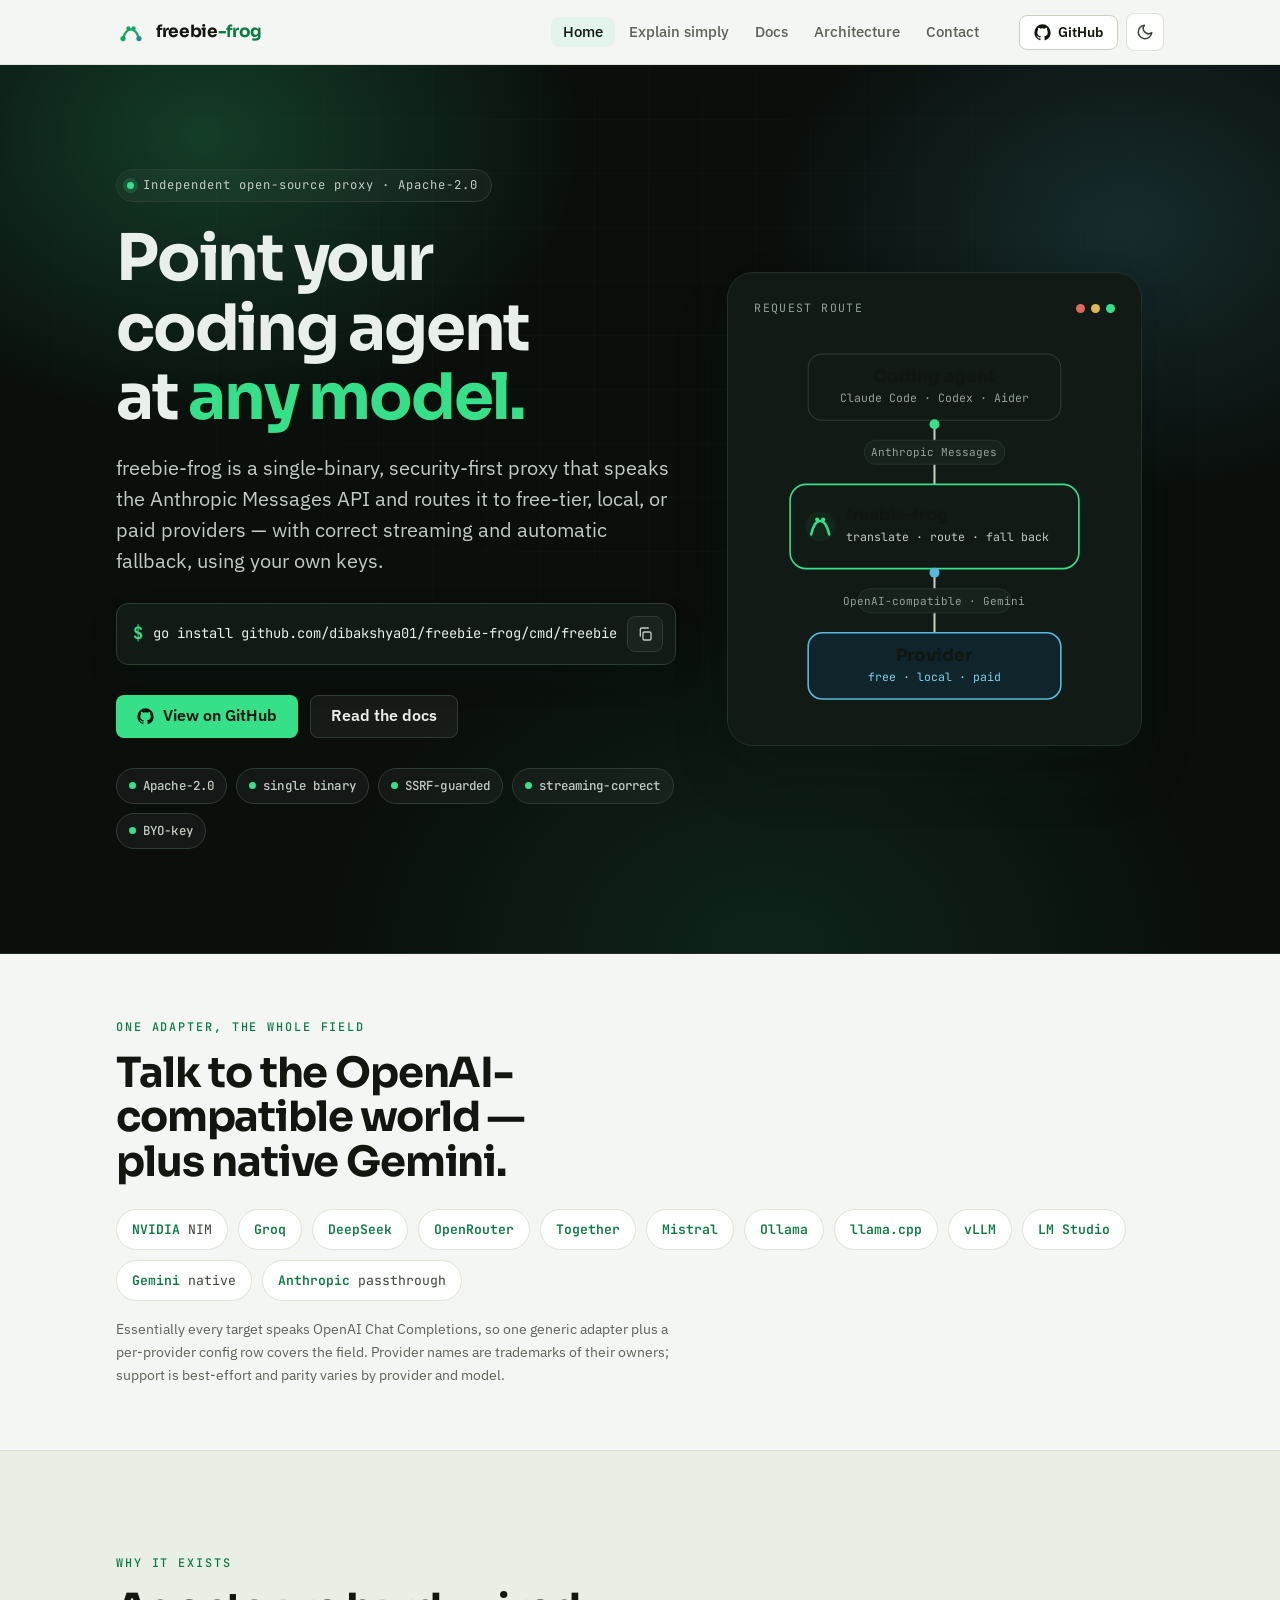
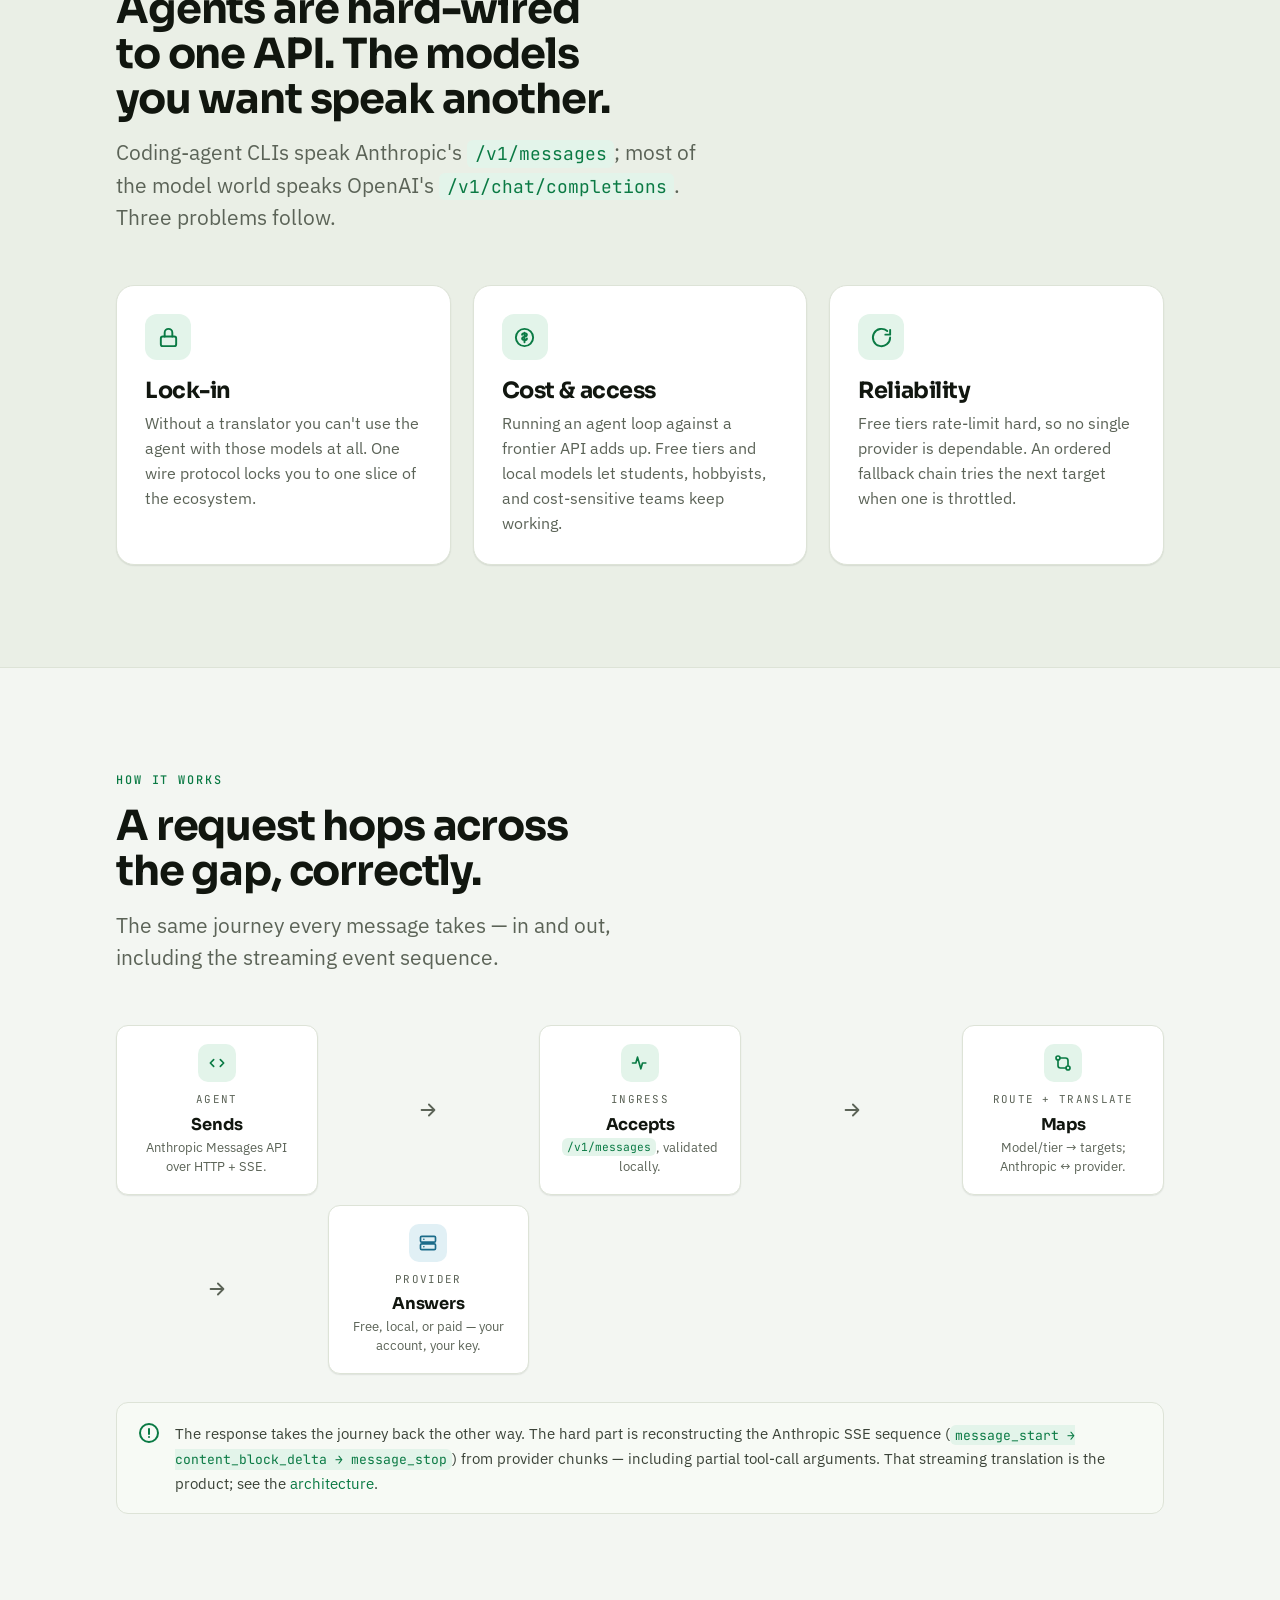
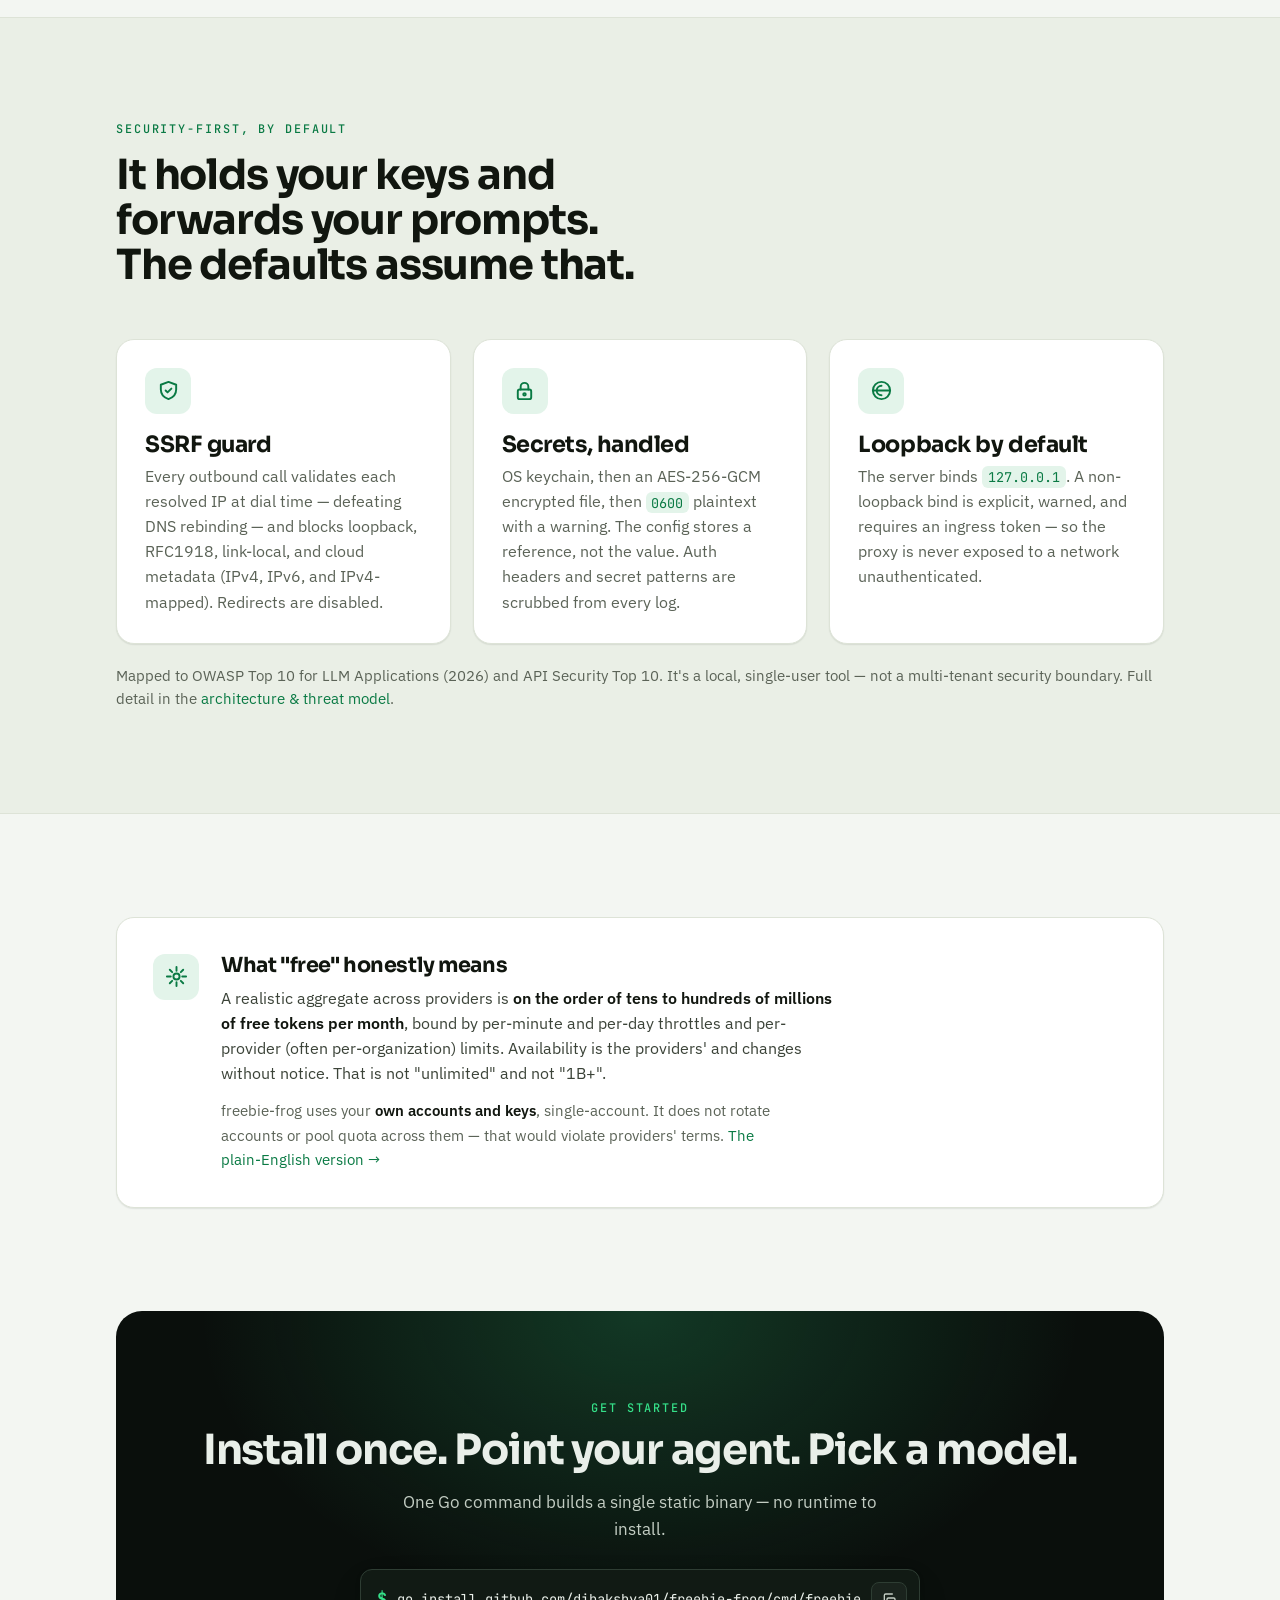
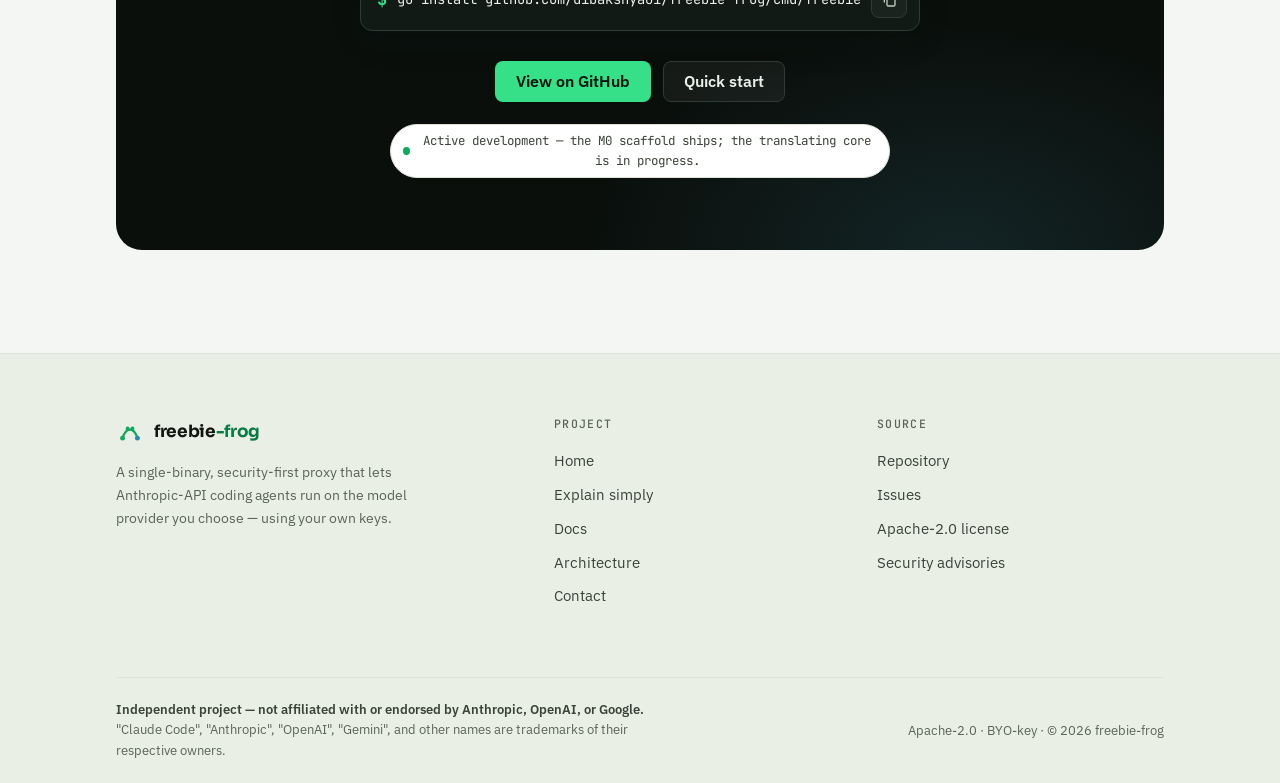
==== docs/index.html @ 9130ee07 "Add website (GitHub Pages): home, ELI5, docs, architecture, contact Multi-page static site in docs/ " ====
<!doctype html>
<html lang="en">
<head>
<meta charset="utf-8">
<meta name="viewport" content="width=device-width, initial-scale=1, viewport-fit=cover">
<title>freebie-frog</title>
<meta name="description" content="A single-binary, Apache-2.0, security-first proxy that lets Anthropic-API coding agents run on free-tier, local, or paid model providers — with correct streaming and automatic fallback, using your own keys.">
<meta name="color-scheme" content="light dark">
<link rel="icon" href="assets/favicon.svg" type="image/svg+xml">
<meta property="og:title" content="freebie-frog — point your coding agent at any model">
<meta property="og:description" content="A single-binary, security-first proxy that speaks the Anthropic Messages API and routes it to free-tier, local, or paid providers. BYO-key, correct streaming, automatic fallback.">
<meta property="og:type" content="website">
<meta name="twitter:card" content="summary">
<link rel="preconnect" href="https://fonts.googleapis.com">
<link rel="preconnect" href="https://fonts.gstatic.com" crossorigin>
<link rel="stylesheet" href="https://fonts.googleapis.com/css2?family=IBM+Plex+Sans:ital,wght@0,400;0,500;0,600;1,400&family=JetBrains+Mono:wght@400;500;700&family=Sora:wght@600;700;800&display=swap">
<link rel="stylesheet" href="assets/styles.css">
<script>(function(){try{var t=localStorage.getItem("ff-theme");if(t==="dark"||t==="light")document.documentElement.setAttribute("data-theme",t);}catch(e){}})();</script>
</head>
<body>
<a class="skip" href="#main">Skip to content</a>

<!-- NAV -->
<header class="nav">
  <div class="wrap nav__inner">
    <a class="brand" href="index.html" aria-label="freebie-frog home">
      <svg class="mark" viewBox="0 0 64 64" aria-hidden="true">
        <path d="M15 46 C 23 20, 41 20, 49 46" fill="none" class="m-arc" stroke-width="5" stroke-linecap="round"/>
        <circle cx="26.5" cy="24" r="4.4" class="m-eye"/><circle cx="37.5" cy="24" r="4.4" class="m-eye"/>
        <circle cx="15" cy="46" r="5.6" class="m-src"/><circle cx="49" cy="46" r="5.6" class="m-dst"/>
      </svg>
      <span><b>freebie</b><span class="frog">-frog</span></span>
    </a>
    <nav id="nav-links" class="nav__links" aria-label="Primary">
      <a href="index.html" aria-current="page">Home</a>
      <a href="eli5.html">Explain simply</a>
      <a href="docs.html">Docs</a>
      <a href="architecture.html">Architecture</a>
      <a href="contact.html">Contact</a>
    </nav>
    <div class="nav__actions">
      <a class="btn btn-ghost btn-sm btn-ghost-ic" href="https://github.com/dibakshya01/freebie-frog" target="_blank" rel="noopener">
        <svg viewBox="0 0 24 24" fill="currentColor" aria-hidden="true"><path d="M12 .5A11.5 11.5 0 0 0 .5 12a11.5 11.5 0 0 0 7.86 10.92c.58.1.79-.25.79-.56v-2c-3.2.7-3.88-1.37-3.88-1.37-.53-1.34-1.29-1.7-1.29-1.7-1.05-.72.08-.7.08-.7 1.16.08 1.78 1.2 1.78 1.2 1.03 1.77 2.7 1.26 3.36.96.1-.75.4-1.26.73-1.55-2.55-.29-5.24-1.28-5.24-5.69 0-1.26.45-2.29 1.19-3.1-.12-.29-.52-1.46.11-3.05 0 0 .97-.31 3.18 1.18a11 11 0 0 1 5.8 0c2.2-1.49 3.17-1.18 3.17-1.18.63 1.59.23 2.76.11 3.05.74.81 1.19 1.84 1.19 3.1 0 4.42-2.69 5.39-5.25 5.68.41.36.78 1.06.78 2.14v3.17c0 .31.21.67.8.56A11.5 11.5 0 0 0 23.5 12 11.5 11.5 0 0 0 12 .5Z"/></svg>
        GitHub
      </a>
      <button class="theme-toggle" type="button" aria-label="Switch theme">
        <svg class="i-moon" viewBox="0 0 24 24" fill="none" stroke="currentColor" stroke-width="2" stroke-linecap="round" stroke-linejoin="round" aria-hidden="true"><path d="M21 12.8A9 9 0 1 1 11.2 3a7 7 0 0 0 9.8 9.8Z"/></svg>
        <svg class="i-sun" viewBox="0 0 24 24" fill="none" stroke="currentColor" stroke-width="2" stroke-linecap="round" stroke-linejoin="round" aria-hidden="true"><circle cx="12" cy="12" r="4.2"/><path d="M12 2v2.5M12 19.5V22M4.2 4.2l1.8 1.8M18 18l1.8 1.8M2 12h2.5M19.5 12H22M4.2 19.8 6 18M18 6l1.8-1.8"/></svg>
      </button>
      <button class="nav__burger" type="button" aria-label="Menu" aria-expanded="false" aria-controls="nav-links">
        <svg viewBox="0 0 24 24" fill="none" stroke="currentColor" stroke-width="2" stroke-linecap="round" aria-hidden="true"><path d="M3 6h18M3 12h18M3 18h18"/></svg>
      </button>
    </div>
  </div>
</header>

<main id="main">

<!-- HERO -->
<section class="hero">
  <div class="hero__glow" aria-hidden="true"></div>
  <div class="hero__grid" aria-hidden="true"></div>
  <div class="wrap hero__inner">
    <div>
      <span class="hero__kicker"><span class="dot"></span>Independent open-source proxy · Apache-2.0</span>
      <h1>Point your coding agent at <span class="hl">any model.</span></h1>
      <p class="hero__lede">freebie-frog is a single-binary, security-first proxy that speaks the Anthropic Messages API and routes it to free-tier, local, or paid providers — with correct streaming and automatic fallback, using your own keys.</p>

      <div class="cmd">
        <span class="cmd__prompt" aria-hidden="true">$</span>
        <code id="install-cmd">go install github.com/dibakshya01/freebie-frog/cmd/freebie@latest</code>
        <button class="copy" type="button" data-copy="#install-cmd" aria-label="Copy to clipboard">
          <svg class="i-copy" viewBox="0 0 24 24" fill="none" stroke="currentColor" stroke-width="2" stroke-linecap="round" stroke-linejoin="round" aria-hidden="true"><rect x="9" y="9" width="12" height="12" rx="2"/><path d="M5 15V5a2 2 0 0 1 2-2h10"/></svg>
          <svg class="i-check" viewBox="0 0 24 24" fill="none" stroke="currentColor" stroke-width="2.4" stroke-linecap="round" stroke-linejoin="round" aria-hidden="true"><path d="M20 6 9 17l-5-5"/></svg>
        </button>
      </div>

      <div class="hero__cta">
        <a class="btn btn-ink" href="https://github.com/dibakshya01/freebie-frog" target="_blank" rel="noopener">
          <svg viewBox="0 0 24 24" fill="currentColor" aria-hidden="true"><path d="M12 .5A11.5 11.5 0 0 0 .5 12a11.5 11.5 0 0 0 7.86 10.92c.58.1.79-.25.79-.56v-2c-3.2.7-3.88-1.37-3.88-1.37-.53-1.34-1.29-1.7-1.29-1.7-1.05-.72.08-.7.08-.7 1.16.08 1.78 1.2 1.78 1.2 1.03 1.77 2.7 1.26 3.36.96.1-.75.4-1.26.73-1.55-2.55-.29-5.24-1.28-5.24-5.69 0-1.26.45-2.29 1.19-3.1-.12-.29-.52-1.46.11-3.05 0 0 .97-.31 3.18 1.18a11 11 0 0 1 5.8 0c2.2-1.49 3.17-1.18 3.17-1.18.63 1.59.23 2.76.11 3.05.74.81 1.19 1.84 1.19 3.1 0 4.42-2.69 5.39-5.25 5.68.41.36.78 1.06.78 2.14v3.17c0 .31.21.67.8.56A11.5 11.5 0 0 0 23.5 12 11.5 11.5 0 0 0 12 .5Z"/></svg>
          View on GitHub
        </a>
        <a class="btn btn-ink-ghost" href="docs.html">Read the docs</a>
      </div>

      <div class="hero__chips chips">
        <span class="chip chip--ink"><span class="dot"></span>Apache-2.0</span>
        <span class="chip chip--ink"><span class="dot"></span>single binary</span>
        <span class="chip chip--ink"><span class="dot"></span>SSRF-guarded</span>
        <span class="chip chip--ink"><span class="dot"></span>streaming-correct</span>
        <span class="chip chip--ink"><span class="dot"></span>BYO-key</span>
      </div>
    </div>

    <!-- HERO VISUAL: the hop -->
    <div class="hero__vis">
      <div class="pipe">
        <div class="pipe__label">
          <span>request route</span>
          <span class="pipe__dots" aria-hidden="true"><i></i><i></i><i></i></span>
        </div>
        <div class="hop">
          <svg viewBox="0 0 360 384" role="img" aria-label="A request travels from the coding agent, through freebie-frog which translates and routes it, to the chosen provider.">
            <!-- connector lines -->
            <line x1="180" y1="86" x2="180" y2="150" class="d-line" stroke-width="2"/>
            <line x1="180" y1="234" x2="180" y2="298" class="d-line" stroke-width="2"/>
            <!-- boxes -->
            <g>
              <rect x="54" y="20" width="252" height="66" rx="14" class="d-box-ink"/>
              <text x="180" y="48" text-anchor="middle" class="d-title" font-size="17" fill="#e9efe9">Coding agent</text>
              <text x="180" y="68" text-anchor="middle" font-size="11.5" fill="#94a19a" font-family="'JetBrains Mono', monospace">Claude Code · Codex · Aider</text>
            </g>
            <g>
              <rect x="36" y="150" width="288" height="84" rx="16" fill="#111a14" stroke="#35e089" stroke-width="1.6"/>
              <circle cx="66" cy="192" r="15" fill="#11271b"/>
              <path d="M57 200 C 61 182, 71 182, 75 200" fill="none" stroke="#35e089" stroke-width="2.4" stroke-linecap="round"/>
              <circle cx="63" cy="185" r="2.1" fill="#35e089"/><circle cx="69" cy="185" r="2.1" fill="#35e089"/>
              <text x="92" y="186" class="d-title" font-size="16" fill="#e9efe9">freebie-frog</text>
              <text x="92" y="206" font-size="11.5" fill="#c3cdc3" font-family="'JetBrains Mono', monospace">translate · route · fall back</text>
            </g>
            <g>
              <rect x="54" y="298" width="252" height="66" rx="14" fill="#10242c" stroke="#57bada" stroke-width="1.6"/>
              <text x="180" y="326" text-anchor="middle" class="d-title" font-size="17" fill="#e9efe9">Provider</text>
              <text x="180" y="346" text-anchor="middle" font-size="11.5" fill="#82cfe8" font-family="'JetBrains Mono', monospace">free · local · paid</text>
            </g>
            <!-- travelling packets (transform-animated, gated) -->
            <circle class="packet" cx="180" cy="90" r="5" fill="#35e089" style="--travel:56px"/>
            <circle class="packet p2" cx="180" cy="238" r="5" fill="#57bada" style="--travel:56px"/>
            <!-- wire labels (drawn on top) -->
            <g>
              <rect x="110" y="106" width="140" height="24" rx="12" fill="#17221a" stroke="#243029"/>
              <text x="180" y="122" text-anchor="middle" font-size="11" fill="#94a19a" font-family="'JetBrains Mono', monospace">Anthropic Messages</text>
            </g>
            <g>
              <rect x="104" y="254" width="152" height="24" rx="12" fill="#17221a" stroke="#243029"/>
              <text x="180" y="270" text-anchor="middle" font-size="11" fill="#94a19a" font-family="'JetBrains Mono', monospace">OpenAI-compatible · Gemini</text>
            </g>
          </svg>
        </div>
      </div>
    </div>
  </div>
</section>

<!-- PROVIDERS BAND -->
<section class="section section--tight">
  <div class="wrap">
    <div class="sec-head reveal" style="margin-bottom:24px">
      <p class="eyebrow">One adapter, the whole field</p>
      <h2>Talk to the OpenAI-compatible world — plus native Gemini.</h2>
    </div>
    <div class="provs reveal" data-delay="1">
      <span class="prov"><b>NVIDIA</b> NIM</span>
      <span class="prov"><b>Groq</b></span>
      <span class="prov"><b>DeepSeek</b></span>
      <span class="prov"><b>OpenRouter</b></span>
      <span class="prov"><b>Together</b></span>
      <span class="prov"><b>Mistral</b></span>
      <span class="prov"><b>Ollama</b></span>
      <span class="prov"><b>llama.cpp</b></span>
      <span class="prov"><b>vLLM</b></span>
      <span class="prov"><b>LM Studio</b></span>
      <span class="prov"><b>Gemini</b> native</span>
      <span class="prov"><b>Anthropic</b> passthrough</span>
    </div>
    <p class="muted reveal" data-delay="2" style="margin-top:16px;font-size:0.9rem;max-width:70ch">Essentially every target speaks OpenAI Chat Completions, so one generic adapter plus a per-provider config row covers the field. Provider names are trademarks of their owners; support is best-effort and parity varies by provider and model.</p>
  </div>
</section>

<!-- WHY IT EXISTS -->
<section class="section" style="background:var(--bg-2);border-block:1px solid var(--border)">
  <div class="wrap">
    <div class="sec-head reveal">
      <p class="eyebrow">Why it exists</p>
      <h2>Agents are hard-wired to one API. The models you want speak another.</h2>
      <p class="lede">Coding-agent CLIs speak Anthropic's <code>/v1/messages</code>; most of the model world speaks OpenAI's <code>/v1/chat/completions</code>. Three problems follow.</p>
    </div>
    <div class="grid grid-3">
      <article class="card reveal" data-delay="1">
        <div class="card__ic"><svg viewBox="0 0 24 24" fill="none" stroke="currentColor" stroke-width="2" stroke-linecap="round" stroke-linejoin="round" aria-hidden="true"><rect x="4" y="11" width="16" height="10" rx="2"/><path d="M8 11V7a4 4 0 0 1 8 0v4"/></svg></div>
        <h3>Lock-in</h3>
        <p>Without a translator you can't use the agent with those models at all. One wire protocol locks you to one slice of the ecosystem.</p>
      </article>
      <article class="card reveal" data-delay="2">
        <div class="card__ic"><svg viewBox="0 0 24 24" fill="none" stroke="currentColor" stroke-width="2" stroke-linecap="round" stroke-linejoin="round" aria-hidden="true"><circle cx="12" cy="12" r="9"/><path d="M12 7v10M9.5 9.2c0-1.1 1.1-1.7 2.5-1.7s2.5.6 2.5 1.8c0 2.4-5 1.3-5 3.6 0 1.2 1.1 1.8 2.5 1.8s2.5-.6 2.5-1.7"/></svg></div>
        <h3>Cost &amp; access</h3>
        <p>Running an agent loop against a frontier API adds up. Free tiers and local models let students, hobbyists, and cost-sensitive teams keep working.</p>
      </article>
      <article class="card reveal" data-delay="3">
        <div class="card__ic"><svg viewBox="0 0 24 24" fill="none" stroke="currentColor" stroke-width="2" stroke-linecap="round" stroke-linejoin="round" aria-hidden="true"><path d="M21 12a9 9 0 1 1-3-6.7"/><path d="M21 4v5h-5"/></svg></div>
        <h3>Reliability</h3>
        <p>Free tiers rate-limit hard, so no single provider is dependable. An ordered fallback chain tries the next target when one is throttled.</p>
      </article>
    </div>
  </div>
</section>

<!-- HOW IT WORKS -->
<section class="section">
  <div class="wrap">
    <div class="sec-head reveal">
      <p class="eyebrow">How it works</p>
      <h2>A request hops across the gap, correctly.</h2>
      <p class="lede">The same journey every message takes — in and out, including the streaming event sequence.</p>
    </div>

    <div class="flow reveal" data-delay="1">
      <div class="flow__node">
        <div class="ic"><svg viewBox="0 0 24 24" fill="none" stroke="currentColor" stroke-width="2" stroke-linecap="round" stroke-linejoin="round" aria-hidden="true"><path d="m8 8-4 4 4 4M16 8l4 4-4 4"/></svg></div>
        <p class="n">Agent</p><h4>Sends</h4>
        <p>Anthropic Messages API over HTTP + SSE.</p>
      </div>
      <div class="flow__arrow" aria-hidden="true"><svg viewBox="0 0 24 24" fill="none" stroke="currentColor" stroke-width="2" stroke-linecap="round" stroke-linejoin="round"><path d="M5 12h14M13 6l6 6-6 6"/></svg></div>
      <div class="flow__node">
        <div class="ic"><svg viewBox="0 0 24 24" fill="none" stroke="currentColor" stroke-width="2" stroke-linecap="round" stroke-linejoin="round" aria-hidden="true"><path d="M3 12h4l2-7 4 14 2-7h4"/></svg></div>
        <p class="n">Ingress</p><h4>Accepts</h4>
        <p><code>/v1/messages</code>, validated locally.</p>
      </div>
      <div class="flow__arrow" aria-hidden="true"><svg viewBox="0 0 24 24" fill="none" stroke="currentColor" stroke-width="2" stroke-linecap="round" stroke-linejoin="round"><path d="M5 12h14M13 6l6 6-6 6"/></svg></div>
      <div class="flow__node">
        <div class="ic"><svg viewBox="0 0 24 24" fill="none" stroke="currentColor" stroke-width="2" stroke-linecap="round" stroke-linejoin="round" aria-hidden="true"><circle cx="6" cy="6" r="2.4"/><circle cx="18" cy="18" r="2.4"/><path d="M8 6h7a3 3 0 0 1 3 3v6M6 8v7a3 3 0 0 0 3 3h7"/></svg></div>
        <p class="n">Route + translate</p><h4>Maps</h4>
        <p>Model/tier → targets; Anthropic ↔ provider.</p>
      </div>
      <div class="flow__arrow" aria-hidden="true"><svg viewBox="0 0 24 24" fill="none" stroke="currentColor" stroke-width="2" stroke-linecap="round" stroke-linejoin="round"><path d="M5 12h14M13 6l6 6-6 6"/></svg></div>
      <div class="flow__node flow__node--prov">
        <div class="ic"><svg viewBox="0 0 24 24" fill="none" stroke="currentColor" stroke-width="2" stroke-linecap="round" stroke-linejoin="round" aria-hidden="true"><rect x="3" y="4" width="18" height="7" rx="1.5"/><rect x="3" y="13" width="18" height="7" rx="1.5"/><path d="M7 7.5h.01M7 16.5h.01"/></svg></div>
        <p class="n">Provider</p><h4>Answers</h4>
        <p>Free, local, or paid — your account, your key.</p>
      </div>
    </div>

    <div class="note reveal" data-delay="2" style="margin-top:28px">
      <span class="note__ic"><svg viewBox="0 0 24 24" fill="none" stroke="currentColor" stroke-width="2" stroke-linecap="round" stroke-linejoin="round" aria-hidden="true"><circle cx="12" cy="12" r="9"/><path d="M12 8v5M12 16h.01"/></svg></span>
      <p>The response takes the journey back the other way. The hard part is reconstructing the Anthropic SSE sequence (<code>message_start → content_block_delta → message_stop</code>) from provider chunks — including partial tool-call arguments. That streaming translation is the product; see the <a href="architecture.html">architecture</a>.</p>
    </div>
  </div>
</section>

<!-- SECURITY -->
<section class="section" style="background:var(--bg-2);border-block:1px solid var(--border)">
  <div class="wrap">
    <div class="sec-head reveal">
      <p class="eyebrow">Security-first, by default</p>
      <h2>It holds your keys and forwards your prompts. The defaults assume that.</h2>
    </div>
    <div class="grid grid-3">
      <article class="card reveal" data-delay="1">
        <div class="card__ic"><svg viewBox="0 0 24 24" fill="none" stroke="currentColor" stroke-width="2" stroke-linecap="round" stroke-linejoin="round" aria-hidden="true"><path d="M12 3 4 6v5c0 4.5 3.2 8.4 8 10 4.8-1.6 8-5.5 8-10V6l-8-3Z"/><path d="m9 12 2 2 4-4"/></svg></div>
        <h3>SSRF guard</h3>
        <p>Every outbound call validates each resolved IP at dial time — defeating DNS rebinding — and blocks loopback, RFC1918, link-local, and cloud metadata (IPv4, IPv6, and IPv4-mapped). Redirects are disabled.</p>
      </article>
      <article class="card reveal" data-delay="2">
        <div class="card__ic"><svg viewBox="0 0 24 24" fill="none" stroke="currentColor" stroke-width="2" stroke-linecap="round" stroke-linejoin="round" aria-hidden="true"><rect x="5" y="11" width="14" height="10" rx="2"/><path d="M8 11V8a4 4 0 0 1 8 0v3"/><circle cx="12" cy="16" r="1.3"/></svg></div>
        <h3>Secrets, handled</h3>
        <p>OS keychain, then an AES-256-GCM encrypted file, then <code>0600</code> plaintext with a warning. The config stores a reference, not the value. Auth headers and secret patterns are scrubbed from every log.</p>
      </article>
      <article class="card reveal" data-delay="3">
        <div class="card__ic"><svg viewBox="0 0 24 24" fill="none" stroke="currentColor" stroke-width="2" stroke-linecap="round" stroke-linejoin="round" aria-hidden="true"><circle cx="12" cy="12" r="9"/><path d="M12 7a5 5 0 0 0 0 10M3.5 12h17"/></svg></div>
        <h3>Loopback by default</h3>
        <p>The server binds <code>127.0.0.1</code>. A non-loopback bind is explicit, warned, and requires an ingress token — so the proxy is never exposed to a network unauthenticated.</p>
      </article>
    </div>
    <p class="muted reveal" data-delay="3" style="margin-top:20px;font-size:0.92rem">Mapped to OWASP Top 10 for LLM Applications (2026) and API Security Top 10. It's a local, single-user tool — not a multi-tenant security boundary. Full detail in the <a href="architecture.html">architecture &amp; threat model</a>.</p>
  </div>
</section>

<!-- HONEST FREE -->
<section class="section">
  <div class="wrap">
    <div class="card card--pad-lg reveal" style="display:grid;grid-template-columns:auto 1fr;gap:22px;align-items:start">
      <div class="card__ic" style="margin:0"><svg viewBox="0 0 24 24" fill="none" stroke="currentColor" stroke-width="2" stroke-linecap="round" stroke-linejoin="round" aria-hidden="true"><path d="M12 2v4M12 18v4M2 12h4M18 12h4M5 5l2.5 2.5M16.5 16.5 19 19M19 5l-2.5 2.5M7.5 16.5 5 19"/><circle cx="12" cy="12" r="3.2"/></svg></div>
      <div>
        <h3 style="font-size:1.3rem">What "free" honestly means</h3>
        <p class="measure" style="margin-top:10px;color:var(--text-2)">A realistic aggregate across providers is <strong>on the order of tens to hundreds of millions of free tokens per month</strong>, bound by per-minute and per-day throttles and per-provider (often per-organization) limits. Availability is the providers' and changes without notice. That is not "unlimited" and not "1B+".</p>
        <p class="measure" style="margin-top:12px;color:var(--muted);font-size:0.95rem">freebie-frog uses your <strong>own accounts and keys</strong>, single-account. It does not rotate accounts or pool quota across them — that would violate providers' terms. <a href="eli5.html">The plain-English version →</a></p>
      </div>
    </div>
  </div>
</section>

<!-- FINAL CTA -->
<section class="section" style="padding-top:0">
  <div class="wrap">
    <div class="cta reveal">
      <div class="cta__glow" aria-hidden="true"></div>
      <p class="eyebrow" style="color:var(--ink-accent)">Get started</p>
      <h2 style="margin-top:10px">Install once. Point your agent. Pick a model.</h2>
      <p>One Go command builds a single static binary — no runtime to install.</p>
      <div class="cmd" style="margin-inline:auto">
        <span class="cmd__prompt" aria-hidden="true">$</span>
        <code id="install-cmd-2">go install github.com/dibakshya01/freebie-frog/cmd/freebie@latest</code>
        <button class="copy" type="button" data-copy="#install-cmd-2" aria-label="Copy to clipboard">
          <svg class="i-copy" viewBox="0 0 24 24" fill="none" stroke="currentColor" stroke-width="2" stroke-linecap="round" stroke-linejoin="round" aria-hidden="true"><rect x="9" y="9" width="12" height="12" rx="2"/><path d="M5 15V5a2 2 0 0 1 2-2h10"/></svg>
          <svg class="i-check" viewBox="0 0 24 24" fill="none" stroke="currentColor" stroke-width="2.4" stroke-linecap="round" stroke-linejoin="round" aria-hidden="true"><path d="M20 6 9 17l-5-5"/></svg>
        </button>
      </div>
      <div class="hero__cta">
        <a class="btn btn-ink" href="https://github.com/dibakshya01/freebie-frog" target="_blank" rel="noopener">View on GitHub</a>
        <a class="btn btn-ink-ghost" href="docs.html">Quick start</a>
      </div>
      <p style="margin-top:22px"><span class="status"><span class="pulse"></span>Active development — the M0 scaffold ships; the translating core is in progress.</span></p>
    </div>
  </div>
</section>

</main>

<!-- FOOTER -->
<footer class="footer">
  <div class="wrap footer__inner">
    <div class="footer__brand">
      <a class="brand" href="index.html" aria-label="freebie-frog home">
        <svg class="mark" viewBox="0 0 64 64" aria-hidden="true">
          <path d="M15 46 C 23 20, 41 20, 49 46" fill="none" class="m-arc" stroke-width="5" stroke-linecap="round"/>
          <circle cx="26.5" cy="24" r="4.4" class="m-eye"/><circle cx="37.5" cy="24" r="4.4" class="m-eye"/>
          <circle cx="15" cy="46" r="5.6" class="m-src"/><circle cx="49" cy="46" r="5.6" class="m-dst"/>
        </svg>
        <span><b>freebie</b><span class="frog">-frog</span></span>
      </a>
      <p>A single-binary, security-first proxy that lets Anthropic-API coding agents run on the model provider you choose — using your own keys.</p>
    </div>
    <div class="footer__col">
      <h4>Project</h4>
      <a href="index.html">Home</a>
      <a href="eli5.html">Explain simply</a>
      <a href="docs.html">Docs</a>
      <a href="architecture.html">Architecture</a>
      <a href="contact.html">Contact</a>
    </div>
    <div class="footer__col">
      <h4>Source</h4>
      <a href="https://github.com/dibakshya01/freebie-frog" target="_blank" rel="noopener">Repository</a>
      <a href="https://github.com/dibakshya01/freebie-frog/issues" target="_blank" rel="noopener">Issues</a>
      <a href="https://github.com/dibakshya01/freebie-frog/blob/main/LICENSE" target="_blank" rel="noopener">Apache-2.0 license</a>
      <a href="https://github.com/dibakshya01/freebie-frog/security/advisories" target="_blank" rel="noopener">Security advisories</a>
    </div>
  </div>
  <div class="wrap">
    <div class="footer__bar">
      <p class="footer__disclaimer"><strong>Independent project — not affiliated with or endorsed by Anthropic, OpenAI, or Google.</strong> "Claude Code", "Anthropic", "OpenAI", "Gemini", and other names are trademarks of their respective owners.</p>
      <p>Apache-2.0 · BYO-key · © 2026 freebie-frog</p>
    </div>
  </div>
</footer>

<script src="assets/app.js" defer></script>
</body>
</html>
---- docs/assets/styles.css ----
/* ============================================================================
   freebie-frog — shared stylesheet
   Concept: "the hop" — a request routes from the Anthropic-format world across
   a translating proxy to any provider. Primary accent is a frog/go-signal green
   (the frog, the "go" signal, the terminal cursor); a cooler cyan marks the
   provider/egress side so diagrams and chips carry real meaning. Dark ink panels
   for hero + code. Swiss-modern, dark-capable, honest.
   Layout: single centered column, 1120px max, clamp() side gutter, 8pt rhythm.
   ========================================================================== */

/* ---- Tokens ---------------------------------------------------------------- */
:root {
  color-scheme: light;

  /* Theme-flipping palette (light values) */
  --bg:            #f3f6f2;   /* green-tinted off-white (60%) */
  --bg-2:          #eaefe6;
  --surface:       #ffffff;
  --surface-2:     #f7faf5;
  --text:          #11160f;   /* near-black, green-tinted */
  --text-2:        #3b4338;
  --muted:         #5b6357;   /* secondary text, >=4.5:1 on --bg */
  --border:        #dde3d7;
  --border-strong: #c9d1c1;

  --accent:        #0fa85e;   /* brand fill — frog/go green (10%) */
  --accent-strong: #0b8f4e;
  --accent-ink:    #0a7a44;   /* accessible green TEXT on light */
  --accent-soft:   #e3f4ea;   /* tinted fill behind green text */

  --accent-2:      #2487a9;   /* provider / egress — cyan-slate */
  --accent-2-ink:  #1b6b89;
  --accent-2-soft: #e1f0f5;

  /* Semantic (separate from accent) */
  --good:          var(--accent-ink);
  --warn-ink:      #9a6a00;
  --warn-soft:     #fbf0d8;
  --danger-ink:    #b5402f;
  --danger-soft:   #fbe6e1;

  --shadow-sm: 0 1px 2px rgb(16 36 20 / .05), 0 1px 1px rgb(16 36 20 / .04);
  --shadow:    0 2px 6px rgb(16 36 20 / .05), 0 14px 34px rgb(16 36 20 / .08);
  --shadow-lg: 0 8px 20px rgb(16 36 20 / .08), 0 30px 60px rgb(16 36 20 / .12);

  /* Ink surfaces — always dark (hero, code, terminals). Do NOT flip. */
  --ink-bg:       #0a0f0c;
  --ink-surface:  #111a14;
  --ink-surface-2:#17221a;
  --ink-text:     #e9efe9;
  --ink-text-2:   #c3cdc3;
  --ink-muted:    #94a19a;
  --ink-border:   #233029;
  --ink-border-2: #2e3d33;
  --ink-accent:   #35e089;   /* bright frog-green for dark */
  --ink-accent-2: #57bada;   /* cyan for dark */

  /* Type */
  --font-display: "Sora", ui-sans-serif, system-ui, -apple-system, "Segoe UI", Roboto, sans-serif;
  --font-body:    "IBM Plex Sans", ui-sans-serif, system-ui, -apple-system, "Segoe UI", Roboto, sans-serif;
  --font-mono:    "JetBrains Mono", ui-monospace, "SFMono-Regular", Menlo, Consolas, "Liberation Mono", monospace;

  /* Radii */
  --r-sm: 8px;
  --r:    12px;
  --r-lg: 18px;
  --r-xl: 26px;
  --r-full: 999px;

  /* Rhythm */
  --wrap: 1120px;
  --gutter: clamp(16px, 5vw, 36px);
}

@media (prefers-color-scheme: dark) {
  :root:not([data-theme="light"]) {
    color-scheme: dark;
    --bg:            #0a0f0c;
    --bg-2:          #0d130f;
    --surface:       #111a14;
    --surface-2:     #16201a;
    --text:          #e9efe9;
    --text-2:        #c7d1c7;
    --muted:         #9aa79f;   /* >=4.5:1 on --bg */
    --border:        #26302a;
    --border-strong: #34443a;

    --accent:        #35e089;
    --accent-strong: #52ea9c;
    --accent-ink:    #5ced9f;   /* green text on dark */
    --accent-soft:   #11271b;

    --accent-2:      #57bada;
    --accent-2-ink:  #82cfe8;
    --accent-2-soft: #10242c;

    --good:          var(--accent-ink);
    --warn-ink:      #e3b65c;
    --warn-soft:     #2a2411;
    --danger-ink:    #f08a78;
    --danger-soft:   #2a1613;

    --shadow-sm: 0 1px 2px rgb(0 0 0 / .4);
    --shadow:    0 2px 6px rgb(0 0 0 / .4), 0 16px 40px rgb(0 0 0 / .45);
    --shadow-lg: 0 10px 30px rgb(0 0 0 / .5), 0 40px 80px rgb(0 0 0 / .55);
  }
}

:root[data-theme="dark"] {
  color-scheme: dark;
  --bg:            #0a0f0c;
  --bg-2:          #0d130f;
  --surface:       #111a14;
  --surface-2:     #16201a;
  --text:          #e9efe9;
  --text-2:        #c7d1c7;
  --muted:         #9aa79f;
  --border:        #26302a;
  --border-strong: #34443a;

  --accent:        #35e089;
  --accent-strong: #52ea9c;
  --accent-ink:    #5ced9f;
  --accent-soft:   #11271b;

  --accent-2:      #57bada;
  --accent-2-ink:  #82cfe8;
  --accent-2-soft: #10242c;

  --good:          var(--accent-ink);
  --warn-ink:      #e3b65c;
  --warn-soft:     #2a2411;
  --danger-ink:    #f08a78;
  --danger-soft:   #2a1613;

  --shadow-sm: 0 1px 2px rgb(0 0 0 / .4);
  --shadow:    0 2px 6px rgb(0 0 0 / .4), 0 16px 40px rgb(0 0 0 / .45);
  --shadow-lg: 0 10px 30px rgb(0 0 0 / .5), 0 40px 80px rgb(0 0 0 / .55);
}

/* ---- Reset ---------------------------------------------------------------- */
*, *::before, *::after { box-sizing: border-box; }
html { -webkit-text-size-adjust: 100%; scroll-behavior: smooth; }
body {
  margin: 0;
  background: var(--bg);
  color: var(--text);
  font-family: var(--font-body);
  font-size: 17px;
  line-height: 1.6;
  -webkit-font-smoothing: antialiased;
  text-rendering: optimizeLegibility;
  overflow-x: hidden;
}
img, svg { max-width: 100%; }
[hidden] { display: none !important; }
a { color: var(--accent-ink); text-decoration: none; }
a:hover { text-decoration: underline; text-underline-offset: 3px; }
:focus-visible { outline: 2.5px solid var(--accent); outline-offset: 2px; border-radius: 3px; }
::selection { background: var(--accent); color: #05140c; }

/* ---- Typography ----------------------------------------------------------- */
h1, h2, h3, h4 {
  font-family: var(--font-display);
  font-weight: 700;
  line-height: 1.08;
  letter-spacing: -0.02em;
  text-wrap: balance;
  margin: 0;
}
h1 { font-size: clamp(2.2rem, 6.2vw, 4rem); letter-spacing: -0.035em; }
h2 { font-size: clamp(1.7rem, 4vw, 2.6rem); letter-spacing: -0.028em; }
h3 { font-size: clamp(1.15rem, 2.2vw, 1.4rem); letter-spacing: -0.02em; }
h4 { font-size: 1.02rem; letter-spacing: -0.01em; }
p  { margin: 0; }
strong { font-weight: 600; color: var(--text); }
small { font-size: 0.82rem; }

.eyebrow {
  font-family: var(--font-mono);
  font-size: 0.74rem;
  font-weight: 500;
  letter-spacing: 0.16em;
  text-transform: uppercase;
  color: var(--accent-ink);
  margin: 0;
}
.lede { font-size: clamp(1.05rem, 2.2vw, 1.3rem); color: var(--muted); line-height: 1.55; }
.measure { max-width: 62ch; }

code, kbd, samp, pre { font-family: var(--font-mono); }
p code, li code {
  font-size: 0.86em;
  background: var(--accent-soft);
  color: var(--accent-ink);
  padding: 0.12em 0.42em;
  border-radius: 6px;
  word-break: break-word;
}

/* ---- Layout --------------------------------------------------------------- */
.wrap { width: 100%; max-width: var(--wrap); margin-inline: auto; padding-inline: var(--gutter); }
.section { padding-block: clamp(48px, 8vw, 104px); }
.section--tight { padding-block: clamp(36px, 5vw, 64px); }
.stack { display: flex; flex-direction: column; }
.sec-head { max-width: 58ch; display: flex; flex-direction: column; gap: 14px; margin-bottom: clamp(28px, 4vw, 52px); }
.sec-head p.lede { margin-top: 2px; }

.grid { display: grid; gap: clamp(16px, 2vw, 22px); }
.grid-3 { grid-template-columns: repeat(3, 1fr); }
.grid-2 { grid-template-columns: repeat(2, 1fr); }
@media (max-width: 860px) { .grid-3 { grid-template-columns: 1fr; } .grid-2 { grid-template-columns: 1fr; } }

/* ---- Skip link ------------------------------------------------------------ */
.skip {
  position: absolute; left: -9999px; top: 0; z-index: 200;
  background: var(--accent); color: #05140c; padding: 10px 16px; border-radius: 0 0 var(--r-sm) 0;
  font-weight: 600;
}
.skip:focus { left: 0; }

/* ---- Nav ------------------------------------------------------------------ */
.nav {
  position: sticky;
  top: env(safe-area-inset-top, 0px);
  z-index: 100;
  background: color-mix(in srgb, var(--bg) 82%, transparent);
  backdrop-filter: blur(14px) saturate(140%);
  -webkit-backdrop-filter: blur(14px) saturate(140%);
  border-bottom: 1px solid var(--border);
}
.nav__inner { display: flex; align-items: center; gap: 18px; min-height: 64px; }
.brand { display: inline-flex; align-items: center; gap: 10px; font-family: var(--font-display); font-weight: 700; letter-spacing: -0.02em; color: var(--text); font-size: 1.06rem; }
.brand:hover { text-decoration: none; }
.brand .mark { width: 30px; height: 30px; flex: 0 0 auto; }
.brand b { font-weight: 700; }
.brand span.frog { color: var(--accent-ink); }
.brand .m-arc { stroke: var(--accent); }
.brand .m-eye, .brand .m-src { fill: var(--accent); }
.brand .m-dst { fill: var(--accent-2); }
.footer__brand .brand .mark { width: 28px; height: 28px; }

.nav__links { display: flex; align-items: center; gap: 2px; margin-left: auto; }
.nav__links a {
  color: var(--muted); font-size: 0.93rem; font-weight: 500;
  padding: 8px 12px; border-radius: var(--r-sm); line-height: 1;
}
.nav__links a:hover { color: var(--text); background: var(--surface-2); text-decoration: none; }
.nav__links a[aria-current="page"] { color: var(--text); background: var(--accent-soft); }
.nav__actions { display: flex; align-items: center; gap: 8px; margin-left: 10px; }

.theme-toggle {
  width: 38px; height: 38px; display: inline-grid; place-items: center;
  border: 1px solid var(--border); border-radius: var(--r-sm);
  background: var(--surface); color: var(--text-2); cursor: pointer;
}
.theme-toggle:hover { border-color: var(--border-strong); color: var(--text); }
.theme-toggle svg { width: 18px; height: 18px; }
.theme-toggle .i-sun { display: none; }
:root[data-theme="dark"] .theme-toggle .i-sun { display: block; }
:root[data-theme="dark"] .theme-toggle .i-moon { display: none; }
@media (prefers-color-scheme: dark) {
  :root:not([data-theme="light"]) .theme-toggle .i-sun { display: block; }
  :root:not([data-theme="light"]) .theme-toggle .i-moon { display: none; }
}

.nav__burger {
  display: none; width: 38px; height: 38px; place-items: center;
  border: 1px solid var(--border); border-radius: var(--r-sm);
  background: var(--surface); color: var(--text); cursor: pointer;
}
.nav__burger svg { width: 20px; height: 20px; }

@media (max-width: 820px) {
  .nav__links {
    position: absolute; left: var(--gutter); right: var(--gutter); top: calc(100% + 8px);
    flex-direction: column; align-items: stretch; gap: 4px;
    background: var(--surface); border: 1px solid var(--border); border-radius: var(--r-lg);
    padding: 10px; box-shadow: var(--shadow-lg); margin-left: 0;
  }
  .nav__links[hidden] { display: none; }
  .nav__links a { padding: 11px 14px; font-size: 1rem; }
  .nav__burger { display: inline-grid; }
  .nav__actions { margin-left: auto; }
  .nav__actions .btn-ghost-ic { display: none; }
}

/* ---- Buttons -------------------------------------------------------------- */
.btn {
  display: inline-flex; align-items: center; justify-content: center; gap: 9px;
  font-family: var(--font-body); font-weight: 600; font-size: 0.97rem;
  padding: 12px 20px; border-radius: var(--r-sm); border: 1px solid transparent;
  cursor: pointer; line-height: 1; white-space: nowrap;
  transition: transform .14s ease, background .18s ease, border-color .18s ease, box-shadow .18s ease;
}
.btn:hover { text-decoration: none; }
.btn:active { transform: translateY(1px); }
.btn svg { width: 17px; height: 17px; }

.btn-primary { background: var(--accent); color: #05140c; box-shadow: 0 1px 0 rgb(255 255 255 / .2) inset, var(--shadow-sm); }
.btn-primary:hover { background: var(--accent-strong); box-shadow: 0 6px 20px color-mix(in srgb, var(--accent) 45%, transparent); }

.btn-ghost { background: var(--surface); color: var(--text); border-color: var(--border-strong); }
.btn-ghost:hover { background: var(--surface-2); border-color: var(--muted); }

.btn-ink { background: var(--ink-accent); color: #05140c; }
.btn-ink:hover { background: var(--ink-accent); filter: brightness(1.08); box-shadow: 0 6px 22px rgb(53 224 137 / .35); }
.btn-ink-ghost { background: rgb(255 255 255 / .05); color: var(--ink-text); border-color: var(--ink-border-2); }
.btn-ink-ghost:hover { background: rgb(255 255 255 / .09); border-color: var(--ink-muted); }

.btn-sm { padding: 8px 14px; font-size: 0.88rem; }

/* GitHub glyph button in nav */
.btn-ghost-ic { gap: 7px; }

/* ---- Chips ---------------------------------------------------------------- */
.chips { display: flex; flex-wrap: wrap; gap: 9px; }
.chip {
  display: inline-flex; align-items: center; gap: 7px;
  font-family: var(--font-mono); font-size: 0.78rem; font-weight: 500; letter-spacing: 0.01em;
  padding: 7px 12px; border-radius: var(--r-full);
  border: 1px solid var(--border); background: var(--surface); color: var(--text-2);
}
.chip .dot { width: 7px; height: 7px; border-radius: 50%; background: var(--accent); flex: 0 0 auto; }
.chip--ink { border-color: var(--ink-border-2); background: rgb(255 255 255 / .04); color: var(--ink-text-2); }
.chip--ink .dot { background: var(--ink-accent); }

/* ---- Cards ---------------------------------------------------------------- */
.card {
  background: var(--surface); border: 1px solid var(--border); border-radius: var(--r-lg);
  padding: clamp(20px, 3vw, 28px); box-shadow: var(--shadow-sm);
}
.card--pad-lg { padding: clamp(24px, 3.4vw, 36px); }
.card h3 { margin-bottom: 8px; }
.card p { color: var(--muted); font-size: 0.98rem; }
.card__ic {
  width: 46px; height: 46px; display: grid; place-items: center; margin-bottom: 18px;
  border-radius: var(--r); background: var(--accent-soft); color: var(--accent-ink);
}
.card__ic svg { width: 23px; height: 23px; }
.card__ic--2 { background: var(--accent-2-soft); color: var(--accent-2-ink); }

.card-link { transition: transform .16s ease, box-shadow .2s ease, border-color .2s ease; }
.card-link:hover { transform: translateY(-3px); box-shadow: var(--shadow); border-color: var(--border-strong); text-decoration: none; }

/* ---- Hero (ink / always dark) --------------------------------------------- */
.hero {
  position: relative; overflow: hidden;
  background: var(--ink-bg); color: var(--ink-text);
  border-bottom: 1px solid var(--ink-border);
  isolation: isolate;
}
.hero__glow {
  position: absolute; inset: 0; z-index: -1; pointer-events: none;
  background:
    radial-gradient(42% 46% at 16% 8%, rgb(53 224 137 / .22) 0%, transparent 70%),
    radial-gradient(38% 42% at 88% 18%, rgb(87 186 218 / .16) 0%, transparent 72%),
    radial-gradient(50% 55% at 60% 100%, rgb(53 224 137 / .10) 0%, transparent 70%);
}
.hero__grid {
  position: absolute; inset: 0; z-index: -1; pointer-events: none; opacity: .5;
  background-image:
    linear-gradient(to right, rgb(255 255 255 / .035) 1px, transparent 1px),
    linear-gradient(to bottom, rgb(255 255 255 / .035) 1px, transparent 1px);
  background-size: 54px 54px;
  mask-image: radial-gradient(70% 70% at 50% 30%, #000 20%, transparent 85%);
  -webkit-mask-image: radial-gradient(70% 70% at 50% 30%, #000 20%, transparent 85%);
}
.hero__inner {
  display: grid; grid-template-columns: 1.05fr 0.95fr; gap: clamp(28px, 4vw, 56px);
  align-items: center; padding-block: clamp(56px, 9vw, 104px);
}
@media (max-width: 940px) { .hero__inner { grid-template-columns: 1fr; gap: 40px; } }

.hero__kicker {
  display: inline-flex; align-items: center; gap: 9px; align-self: start;
  font-family: var(--font-mono); font-size: 0.76rem; letter-spacing: 0.08em;
  color: var(--ink-text-2); padding: 6px 13px 6px 10px; border-radius: var(--r-full);
  border: 1px solid var(--ink-border-2); background: rgb(255 255 255 / .03);
}
.hero__kicker .dot { width: 7px; height: 7px; border-radius: 50%; background: var(--ink-accent); box-shadow: 0 0 0 4px rgb(53 224 137 / .18); }
.hero h1 { margin-top: 22px; color: var(--ink-text); }
.hero h1 .hl { color: var(--ink-accent); }
.hero__lede { margin-top: 20px; max-width: 48ch; color: var(--ink-text-2); font-size: clamp(1.05rem, 2.1vw, 1.26rem); line-height: 1.55; }

.hero__cta { display: flex; flex-wrap: wrap; gap: 12px; margin-top: 30px; }
.hero__chips { margin-top: 30px; }

/* install command block */
.cmd {
  display: flex; align-items: center; gap: 10px; margin-top: 26px;
  background: var(--ink-surface); border: 1px solid var(--ink-border-2);
  border-radius: var(--r); padding: 12px 12px 12px 16px; max-width: 560px;
  box-shadow: var(--shadow); min-width: 0;
}
.cmd__prompt { color: var(--ink-accent); font-family: var(--font-mono); font-weight: 700; user-select: none; }
.cmd code {
  flex: 1 1 auto; min-width: 0; font-family: var(--font-mono); font-size: 0.86rem;
  color: var(--ink-text); overflow-x: auto; white-space: nowrap; padding-bottom: 2px;
}
.cmd code::-webkit-scrollbar { height: 5px; }
.cmd code::-webkit-scrollbar-thumb { background: var(--ink-border-2); border-radius: 4px; }

.copy {
  flex: 0 0 auto; display: inline-grid; place-items: center; width: 36px; height: 36px;
  border: 1px solid var(--ink-border-2); border-radius: var(--r-sm);
  background: rgb(255 255 255 / .04); color: var(--ink-text-2); cursor: pointer;
  transition: color .15s ease, border-color .15s ease, background .15s ease;
}
.copy:hover { color: var(--ink-text); border-color: var(--ink-muted); }
.copy svg { width: 16px; height: 16px; }
.copy .i-check { display: none; color: var(--ink-accent); }
.copy.copied .i-copy { display: none; }
.copy.copied .i-check { display: block; }

/* hero visual: the hop pipeline */
.hero__vis { position: relative; }
.pipe {
  background: var(--ink-surface); border: 1px solid var(--ink-border);
  border-radius: var(--r-xl); padding: clamp(18px, 2.4vw, 26px);
  box-shadow: var(--shadow-lg);
}
.pipe__label { display: flex; align-items: center; justify-content: space-between; margin-bottom: 16px; }
.pipe__label span { font-family: var(--font-mono); font-size: 0.72rem; letter-spacing: 0.12em; text-transform: uppercase; color: var(--ink-muted); }
.pipe__dots { display: flex; gap: 6px; }
.pipe__dots i { width: 9px; height: 9px; border-radius: 50%; background: var(--ink-border-2); }
.pipe__dots i:first-child { background: #e06a5a; }
.pipe__dots i:nth-child(2) { background: #e0b84f; }
.pipe__dots i:nth-child(3) { background: var(--ink-accent); }

.hop { position: relative; }
.hop svg { width: 100%; height: auto; display: block; }

/* ---- Pipeline (home "how it works") --------------------------------------- */
.flow {
  display: grid; grid-template-columns: repeat(5, 1fr); gap: 10px; align-items: stretch;
}
@media (max-width: 760px) { .flow { grid-template-columns: 1fr; } }
.flow__node {
  position: relative; background: var(--surface); border: 1px solid var(--border);
  border-radius: var(--r); padding: 18px 16px; text-align: center; box-shadow: var(--shadow-sm);
}
.flow__node .n { font-family: var(--font-mono); font-size: 0.68rem; letter-spacing: 0.12em; color: var(--muted); text-transform: uppercase; }
.flow__node h4 { margin: 8px 0 4px; font-family: var(--font-display); }
.flow__node p { font-size: 0.82rem; color: var(--muted); line-height: 1.45; }
.flow__node .ic { width: 38px; height: 38px; margin: 0 auto 10px; display: grid; place-items: center; border-radius: 10px; background: var(--accent-soft); color: var(--accent-ink); }
.flow__node .ic svg { width: 20px; height: 20px; }
.flow__node--prov .ic { background: var(--accent-2-soft); color: var(--accent-2-ink); }
.flow__arrow { display: grid; place-items: center; color: var(--muted); }
.flow__arrow svg { width: 22px; height: 22px; }
@media (max-width: 760px) { .flow__arrow svg { transform: rotate(90deg); } }

/* ---- Code / terminal panels (ink) ----------------------------------------- */
.panel {
  background: var(--ink-surface); border: 1px solid var(--ink-border);
  border-radius: var(--r-lg); overflow: hidden; box-shadow: var(--shadow); min-width: 0;
}
.panel__bar {
  display: flex; align-items: center; gap: 10px; padding: 11px 14px;
  border-bottom: 1px solid var(--ink-border); background: rgb(255 255 255 / .02);
}
.panel__bar .fn { font-family: var(--font-mono); font-size: 0.76rem; color: var(--ink-muted); }
.panel__bar .copy { margin-left: auto; }
.panel__bar .dots { display: flex; gap: 6px; }
.panel__bar .dots i { width: 10px; height: 10px; border-radius: 50%; background: var(--ink-border-2); }
.panel pre {
  margin: 0; padding: 18px 18px; overflow-x: auto; font-size: 0.84rem; line-height: 1.7;
  color: var(--ink-text-2);
}
.panel pre code { color: inherit; background: none; padding: 0; }
.panel .cm { color: var(--ink-muted); }          /* comment */
.panel .kw { color: var(--ink-accent-2); }       /* keyword / command */
.panel .st { color: var(--ink-accent); }         /* string / value */
.panel .pr { color: #e0b84f; }                   /* prompt / punctuation accent */
.panel .nk { color: var(--ink-text); }           /* key names */

.panel pre::-webkit-scrollbar { height: 8px; }
.panel pre::-webkit-scrollbar-thumb { background: var(--ink-border-2); border-radius: 6px; }

/* ---- Callouts ------------------------------------------------------------- */
.note {
  display: flex; gap: 14px; padding: 18px 20px; border-radius: var(--r);
  border: 1px solid var(--border); background: var(--surface-2);
}
.note__ic { flex: 0 0 auto; width: 24px; height: 24px; color: var(--accent-ink); }
.note__ic svg { width: 24px; height: 24px; }
.note p { color: var(--text-2); font-size: 0.95rem; }
.note strong { color: var(--text); }
.note--warn { border-color: color-mix(in srgb, var(--warn-ink) 40%, var(--border)); background: var(--warn-soft); }
.note--warn .note__ic { color: var(--warn-ink); }

/* honest-limits list */
.limits { display: grid; gap: 14px; }
.limit {
  display: flex; gap: 14px; align-items: flex-start;
  padding: 18px 20px; background: var(--surface); border: 1px solid var(--border); border-radius: var(--r);
}
.limit__k {
  flex: 0 0 auto; width: 30px; height: 30px; display: grid; place-items: center; border-radius: 9px;
  background: var(--warn-soft); color: var(--warn-ink);
}
.limit__k svg { width: 17px; height: 17px; }
.limit h4 { margin-bottom: 4px; }
.limit p { color: var(--muted); font-size: 0.93rem; }

/* ---- Tables --------------------------------------------------------------- */
.table-wrap { overflow-x: auto; border: 1px solid var(--border); border-radius: var(--r-lg); box-shadow: var(--shadow-sm); }
table { width: 100%; border-collapse: collapse; min-width: 560px; background: var(--surface); }
thead th {
  text-align: left; font-family: var(--font-mono); font-size: 0.72rem; letter-spacing: 0.1em; text-transform: uppercase;
  color: var(--muted); font-weight: 500; padding: 14px 18px; border-bottom: 1px solid var(--border); background: var(--surface-2);
}
tbody td { padding: 14px 18px; border-bottom: 1px solid var(--border); font-size: 0.93rem; color: var(--text-2); vertical-align: top; }
tbody tr:last-child td { border-bottom: none; }
tbody td code { background: var(--accent-soft); color: var(--accent-ink); padding: 0.1em 0.4em; border-radius: 5px; font-size: 0.84em; }
td .cmd-name { font-family: var(--font-mono); font-weight: 600; color: var(--accent-ink); }

/* ---- Definition / key-value rows ------------------------------------------ */
.kv { display: grid; gap: 0; border: 1px solid var(--border); border-radius: var(--r-lg); overflow: hidden; }
.kv > div { display: grid; grid-template-columns: 180px 1fr; gap: 16px; padding: 16px 20px; border-bottom: 1px solid var(--border); background: var(--surface); }
.kv > div:last-child { border-bottom: none; }
.kv dt { font-family: var(--font-mono); font-size: 0.82rem; color: var(--accent-ink); font-weight: 500; }
.kv dd { margin: 0; color: var(--text-2); font-size: 0.93rem; }
@media (max-width: 620px) { .kv > div { grid-template-columns: 1fr; gap: 4px; } }

/* ---- Steps ---------------------------------------------------------------- */
.steps { counter-reset: step; display: grid; gap: 18px; }
.step { display: grid; grid-template-columns: 44px 1fr; gap: 16px; align-items: start; }
.step__n {
  counter-increment: step; width: 44px; height: 44px; display: grid; place-items: center;
  border-radius: var(--r-full); background: var(--accent-soft); color: var(--accent-ink);
  font-family: var(--font-display); font-weight: 700; font-size: 1.05rem;
}
.step__n::before { content: counter(step); }
.step__body { min-width: 0; }
.step__body h3 { margin-bottom: 6px; }
.step__body p { color: var(--muted); font-size: 0.96rem; }
.step__body .panel, .step__body .cmd-light { margin-top: 14px; }

/* light inline command (docs) */
.cmd-light {
  display: flex; align-items: center; gap: 10px; background: var(--ink-surface);
  border: 1px solid var(--ink-border); border-radius: var(--r-sm); padding: 10px 10px 10px 14px; min-width: 0;
}
.cmd-light .cmd__prompt { color: var(--ink-accent); }
.cmd-light code { flex: 1 1 auto; min-width: 0; color: var(--ink-text); font-size: 0.84rem; overflow-x: auto; white-space: nowrap; }
.cmd-light .copy { width: 32px; height: 32px; }

/* ---- Final CTA ------------------------------------------------------------ */
.cta {
  position: relative; overflow: hidden; background: var(--ink-bg); color: var(--ink-text);
  border-radius: var(--r-xl); padding: clamp(36px, 6vw, 72px); text-align: center; isolation: isolate;
}
.cta__glow {
  position: absolute; inset: 0; z-index: -1; pointer-events: none;
  background: radial-gradient(60% 80% at 50% 0%, rgb(53 224 137 / .2) 0%, transparent 70%),
              radial-gradient(50% 60% at 80% 100%, rgb(87 186 218 / .12) 0%, transparent 70%);
}
.cta h2 { color: var(--ink-text); }
.cta p { color: var(--ink-text-2); max-width: 50ch; margin: 16px auto 0; }
.cta .hero__cta { justify-content: center; }

/* ---- Footer --------------------------------------------------------------- */
.footer { border-top: 1px solid var(--border); background: var(--bg-2); margin-top: 0; }
.footer__inner { display: grid; grid-template-columns: 1.4fr 1fr 1fr; gap: 36px; padding-block: clamp(40px, 6vw, 64px); }
@media (max-width: 760px) { .footer__inner { grid-template-columns: 1fr; gap: 28px; } }
.footer__brand .brand { margin-bottom: 14px; }
.footer__brand p { color: var(--muted); font-size: 0.9rem; max-width: 42ch; }
.footer__col h4 { font-family: var(--font-mono); font-size: 0.72rem; letter-spacing: 0.12em; text-transform: uppercase; color: var(--muted); font-weight: 500; margin-bottom: 14px; }
.footer__col a { display: block; color: var(--text-2); font-size: 0.93rem; padding: 5px 0; }
.footer__col a:hover { color: var(--accent-ink); }
.footer__bar { border-top: 1px solid var(--border); padding-block: 22px; display: flex; flex-wrap: wrap; gap: 14px; justify-content: space-between; align-items: center; }
.footer__bar p { color: var(--muted); font-size: 0.82rem; }
.footer__disclaimer { max-width: 70ch; line-height: 1.55; }
.footer__disclaimer strong { color: var(--text-2); font-weight: 600; }

/* ---- Architecture SVG diagrams -------------------------------------------- */
.diagram {
  background: var(--surface); border: 1px solid var(--border); border-radius: var(--r-lg);
  padding: clamp(18px, 3vw, 34px); box-shadow: var(--shadow-sm); overflow-x: auto;
}
.diagram svg { width: 100%; height: auto; min-width: 540px; display: block; }
.diagram__cap { margin-top: 16px; color: var(--muted); font-size: 0.9rem; }
.diagram__cap b { color: var(--text); font-weight: 600; }

/* SVG theme-aware primitives (classes used inside inline <svg>) */
.d-box { fill: var(--surface); stroke: var(--border-strong); }
.d-box-2 { fill: var(--surface-2); stroke: var(--border-strong); }
.d-box-accent { fill: var(--accent-soft); stroke: color-mix(in srgb, var(--accent) 55%, var(--border)); }
.d-box-accent2 { fill: var(--accent-2-soft); stroke: color-mix(in srgb, var(--accent-2) 55%, var(--border)); }
.d-box-ink { fill: var(--ink-surface); stroke: var(--ink-border-2); }
.d-guard { fill: var(--danger-soft); stroke: color-mix(in srgb, var(--danger-ink) 45%, var(--border)); }
.d-title { fill: var(--text); font-family: var(--font-display); font-weight: 700; }
.d-sub { fill: var(--muted); font-family: var(--font-mono); }
.d-label { fill: var(--text-2); font-family: var(--font-body); }
.d-accent-tx { fill: var(--accent-ink); font-family: var(--font-mono); }
.d-accent2-tx { fill: var(--accent-2-ink); font-family: var(--font-mono); }
.d-danger-tx { fill: var(--danger-ink); font-family: var(--font-mono); }
.d-line { stroke: var(--border-strong); fill: none; }
.d-flow { stroke: var(--accent); fill: none; }
.d-flow2 { stroke: var(--accent-2); fill: none; }
.d-dot { fill: var(--accent); }
.d-dot2 { fill: var(--accent-2); }
.ah { fill: var(--border-strong); }
.ah-g { fill: var(--accent); }
.ah-2 { fill: var(--accent-2); }
.ah-d { fill: var(--danger-ink); }
.d-flow-g { stroke: var(--accent); fill: none; }
.d-flow-d { stroke: var(--danger-ink); fill: none; }
.d-mono { font-family: var(--font-mono); }

.legend { display: flex; flex-wrap: wrap; gap: 16px; margin-top: 18px; }
.legend span { display: inline-flex; align-items: center; gap: 8px; font-size: 0.82rem; color: var(--muted); font-family: var(--font-mono); }
.legend i { width: 14px; height: 14px; border-radius: 4px; flex: 0 0 auto; border: 1px solid var(--border-strong); }
.legend .l-in { background: var(--accent-soft); border-color: color-mix(in srgb, var(--accent) 55%, var(--border)); }
.legend .l-out { background: var(--accent-2-soft); border-color: color-mix(in srgb, var(--accent-2) 55%, var(--border)); }
.legend .l-guard { background: var(--danger-soft); border-color: color-mix(in srgb, var(--danger-ink) 45%, var(--border)); }

/* ---- Talking points / list blocks ----------------------------------------- */
.ticks { display: grid; gap: 14px; }
.tick { display: grid; grid-template-columns: 26px 1fr; gap: 12px; align-items: start; }
.tick__ic { color: var(--accent-ink); margin-top: 2px; }
.tick__ic svg { width: 20px; height: 20px; }
.tick p { color: var(--text-2); font-size: 0.97rem; }
.tick strong { color: var(--text); }

.bq {
  border-left: 3px solid var(--accent); padding: 4px 0 4px 20px; color: var(--text-2);
  font-size: 1.05rem; line-height: 1.6;
}

/* ---- Analogy band (eli5) -------------------------------------------------- */
.analogy { display: grid; grid-template-columns: 1fr 1fr; gap: 20px; align-items: stretch; }
@media (max-width: 760px) { .analogy { grid-template-columns: 1fr; } }
.analogy__card { background: var(--surface); border: 1px solid var(--border); border-radius: var(--r-lg); padding: clamp(22px, 3vw, 32px); box-shadow: var(--shadow-sm); }
.analogy__card .big { font-family: var(--font-display); font-size: clamp(1.3rem, 2.6vw, 1.7rem); line-height: 1.2; margin-bottom: 12px; }
.analogy__card p { color: var(--muted); }
.analogy__card--accent { background: var(--accent-soft); border-color: color-mix(in srgb, var(--accent) 35%, var(--border)); }
.analogy__card--accent .big { color: var(--accent-ink); }
.analogy__card--accent p { color: color-mix(in srgb, var(--text) 78%, var(--accent-ink)); }

/* ---- Status badge --------------------------------------------------------- */
.status {
  display: inline-flex; align-items: center; gap: 8px; font-family: var(--font-mono);
  font-size: 0.78rem; color: var(--text-2); padding: 6px 12px; border-radius: var(--r-full);
  border: 1px solid var(--border); background: var(--surface);
}
.status .pulse { width: 8px; height: 8px; border-radius: 50%; background: var(--accent); position: relative; }

/* ---- Page header (interior pages) ----------------------------------------- */
.phead { background: var(--bg-2); border-bottom: 1px solid var(--border); }
.phead__inner { padding-block: clamp(40px, 7vw, 76px); max-width: 64ch; display: flex; flex-direction: column; gap: 16px; }
.phead h1 { font-size: clamp(2rem, 5vw, 3.2rem); }

/* ---- Providers marquee row ------------------------------------------------- */
.provs { display: flex; flex-wrap: wrap; gap: 10px; }
.prov {
  font-family: var(--font-mono); font-size: 0.82rem; color: var(--text-2);
  padding: 9px 15px; border-radius: var(--r-full); border: 1px solid var(--border); background: var(--surface);
}
.prov b { color: var(--accent-ink); font-weight: 600; }

/* ============================================================================
   MOTION — all gated. Elements rest fully visible; motion is additive and only
   present when JS adds .has-motion (which it does only if reduced-motion is off).
   ========================================================================== */
.reveal { opacity: 1; }           /* resting state is ALWAYS visible */

html.has-motion .reveal {
  opacity: 0; transform: translateY(18px);
  transition: opacity .6s ease, transform .7s cubic-bezier(.2,.75,.25,1);
}
html.has-motion .reveal.is-in { opacity: 1; transform: none; }
html.has-motion .reveal[data-delay="1"] { transition-delay: .08s; }
html.has-motion .reveal[data-delay="2"] { transition-delay: .16s; }
html.has-motion .reveal[data-delay="3"] { transition-delay: .24s; }
html.has-motion .reveal[data-delay="4"] { transition-delay: .32s; }

/* Hero ambient drift + hop packet — only animate with .has-motion */
@keyframes drift {
  0%, 100% { transform: translate3d(0,0,0); }
  50%      { transform: translate3d(0,-14px,0); }
}
@keyframes packet-travel {
  0%   { transform: translateY(0); opacity: 0; }
  14%  { opacity: 1; }
  80%  { opacity: 1; }
  100% { transform: translateY(var(--travel, 56px)); opacity: 0; }
}
@keyframes glow-pulse { 0%,100% { opacity: .55; } 50% { opacity: .9; } }

html.has-motion .hero__glow { animation: drift 16s ease-in-out infinite; }
html.has-motion .pipe .packet { animation: packet-travel 2.7s cubic-bezier(.5,0,.5,1) infinite; }
html.has-motion .pipe .packet.p2 { animation-delay: 1.35s; }
html.has-motion .hero__kicker .dot { animation: glow-pulse 2.2s ease-in-out infinite; }

/* Full stop for reduced motion — stills everything, leaves complete frame */
@media (prefers-reduced-motion: reduce) {
  *, *::before, *::after {
    animation-duration: .001ms !important;
    animation-iteration-count: 1 !important;
    transition-duration: .001ms !important;
    scroll-behavior: auto !important;
  }
  html { scroll-behavior: auto; }
  .reveal { opacity: 1 !important; transform: none !important; }
  .pipe .packet { opacity: 1 !important; }
  .pipe .flowline { stroke-dasharray: none !important; }
}

/* ---- Utilities ------------------------------------------------------------ */
.tag {
  display: inline-block; font-family: var(--font-mono); font-size: 0.66rem; font-weight: 600;
  letter-spacing: 0.06em; text-transform: uppercase; padding: 3px 8px; border-radius: var(--r-full);
  vertical-align: middle; margin-left: 6px;
}
.tag--ship { background: var(--accent-soft); color: var(--accent-ink); }
.tag--road { background: var(--warn-soft); color: var(--warn-ink); }
.anchor-h { scroll-margin-top: 88px; }
.toc { display: flex; flex-wrap: wrap; gap: 8px; }
.toc a { font-family: var(--font-mono); font-size: 0.8rem; color: var(--text-2); padding: 7px 13px; border: 1px solid var(--border); border-radius: var(--r-full); background: var(--surface); }
.toc a:hover { border-color: var(--border-strong); color: var(--accent-ink); text-decoration: none; }
.center { text-align: center; }
.mt-s { margin-top: 10px; } .mt-m { margin-top: 20px; } .mt-l { margin-top: 36px; }
.sr-only { position: absolute; width: 1px; height: 1px; padding: 0; margin: -1px; overflow: hidden; clip: rect(0 0 0 0); white-space: nowrap; border: 0; }
.row { display: flex; flex-wrap: wrap; gap: 12px; align-items: center; }
.muted { color: var(--muted); }
.divider { height: 1px; background: var(--border); border: 0; margin: 0; }
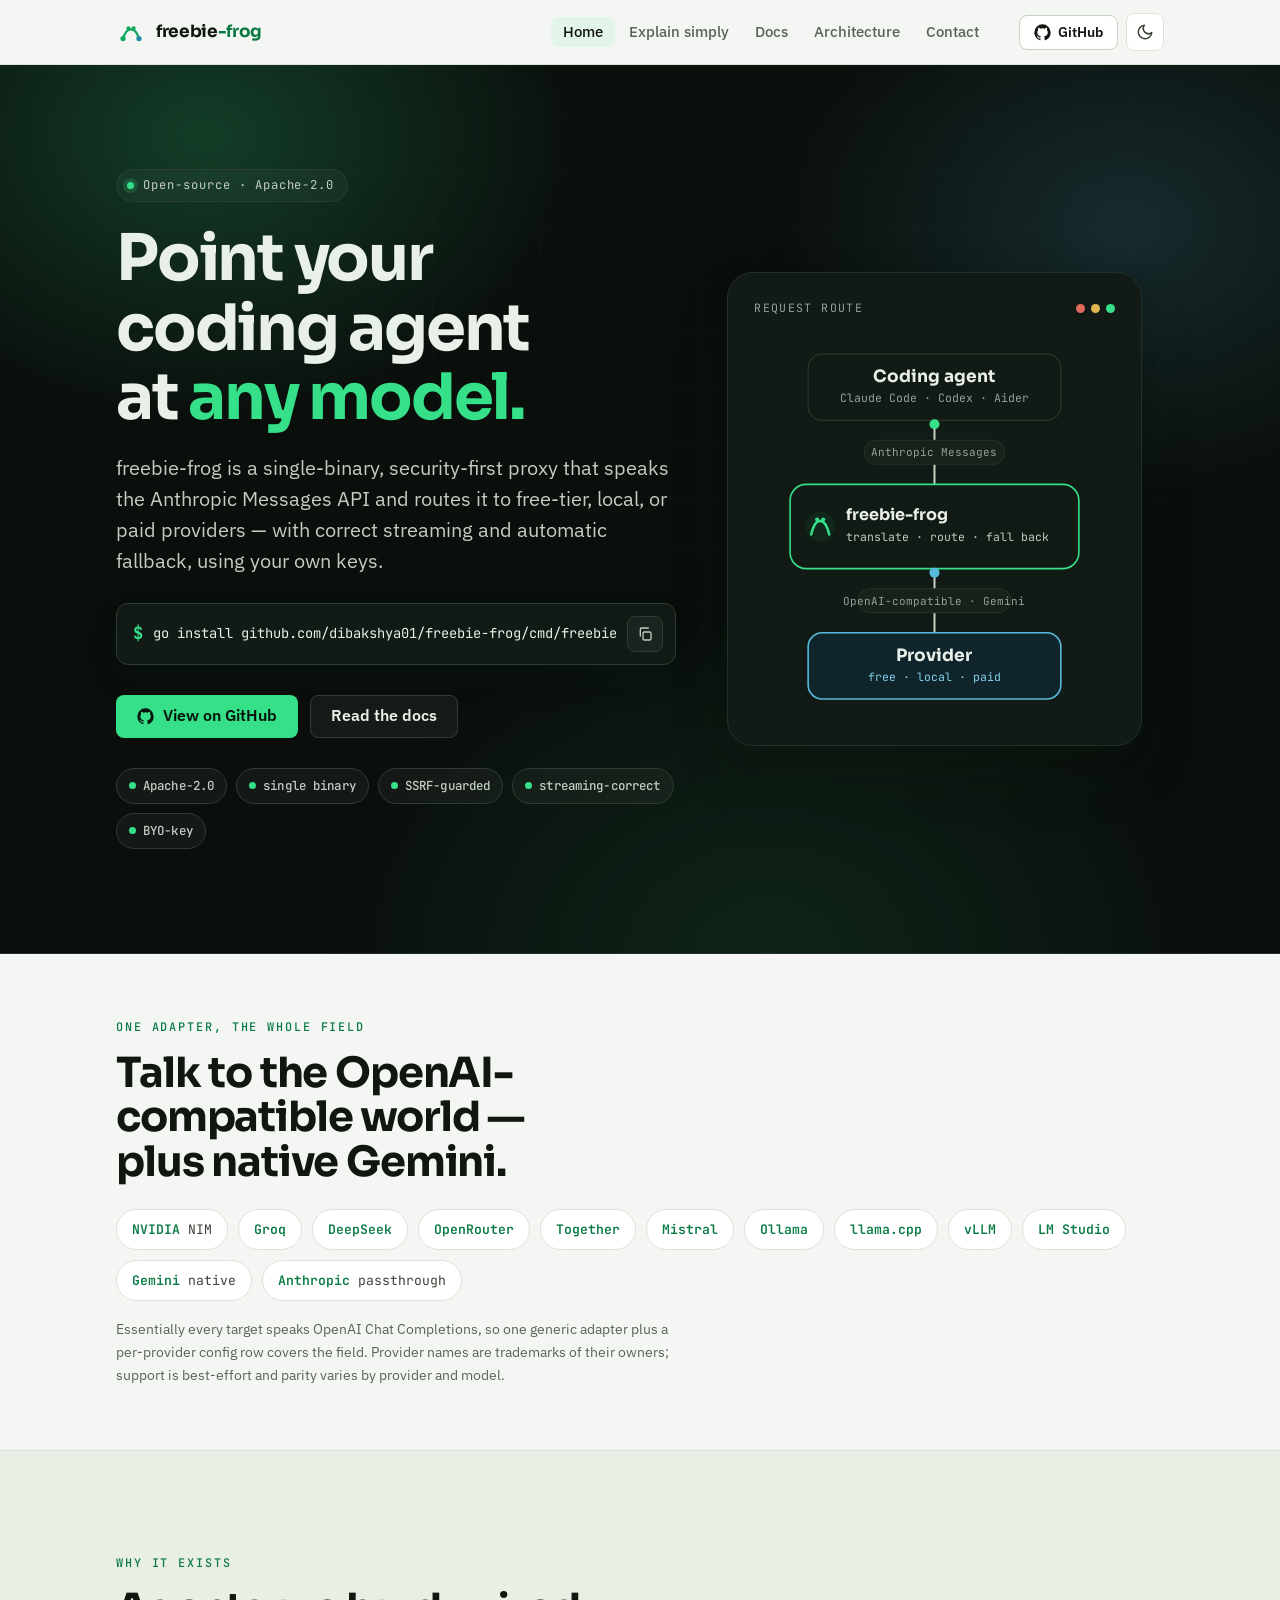
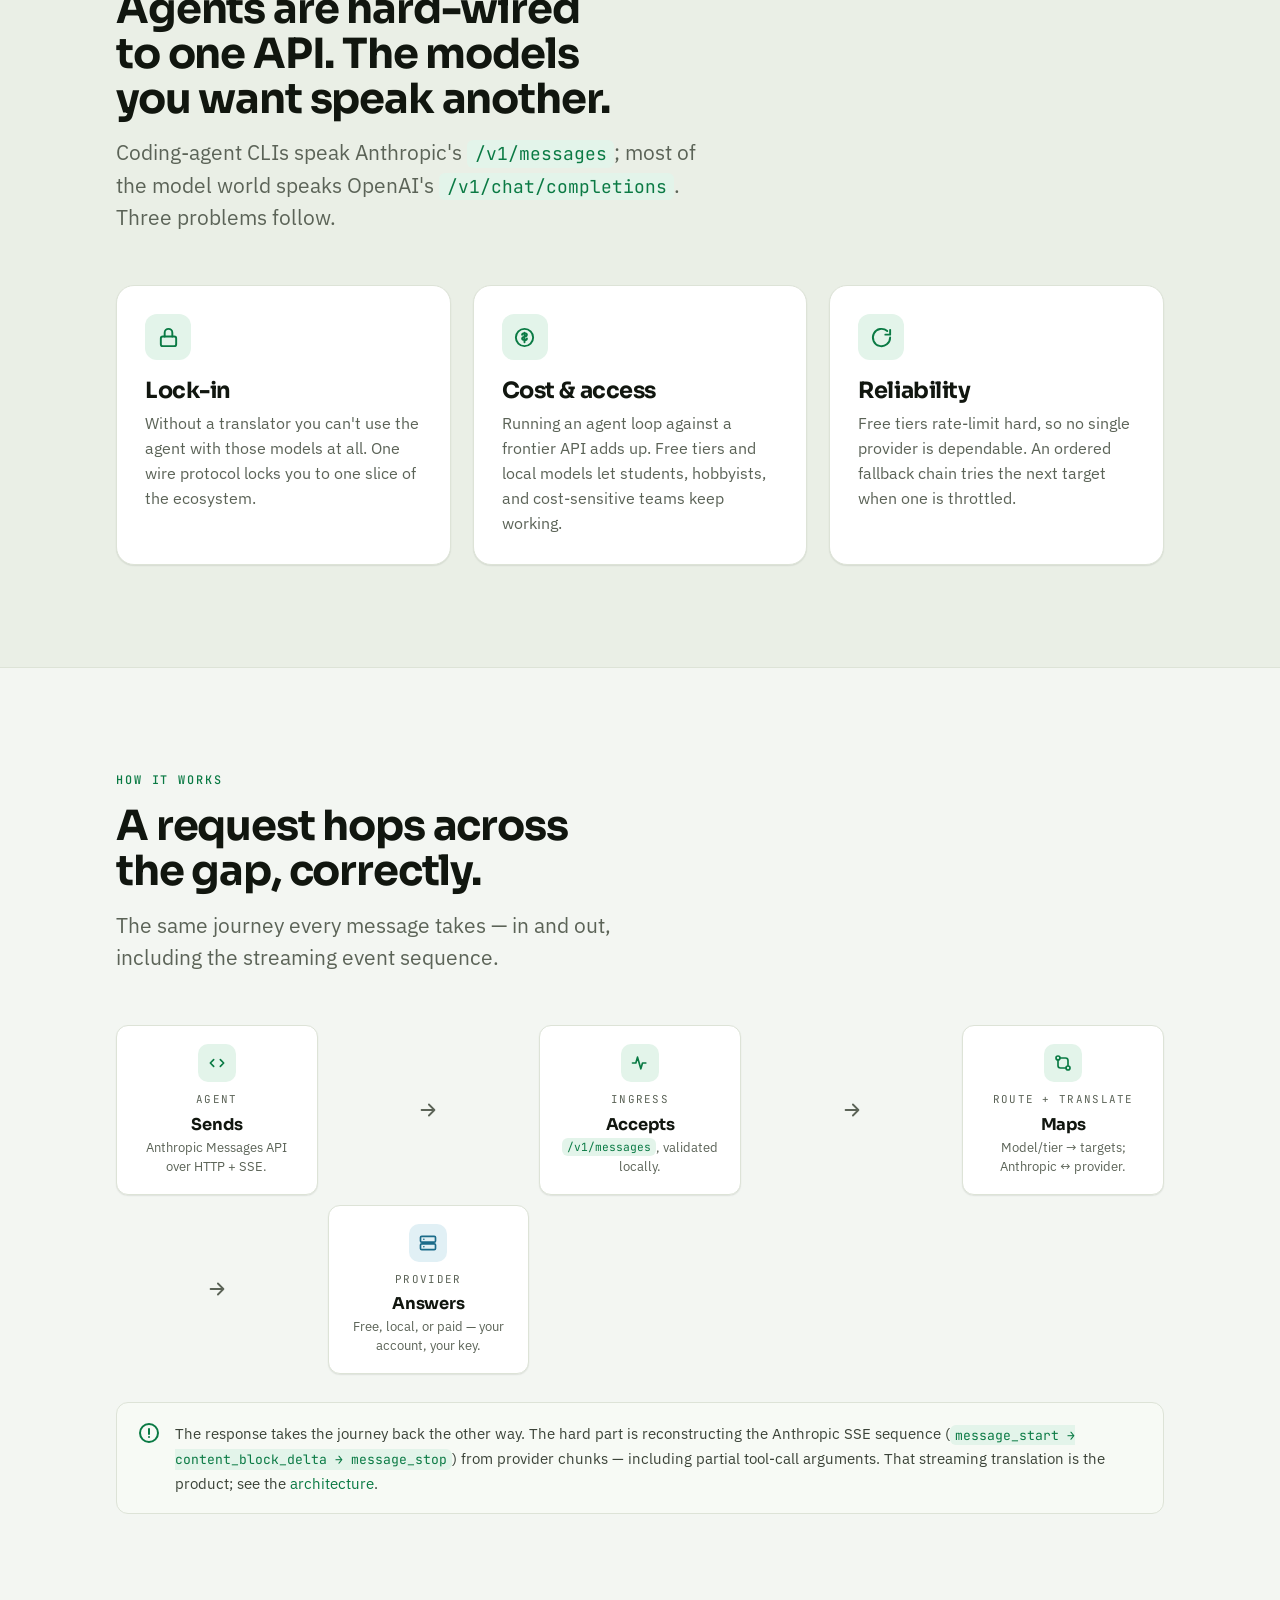
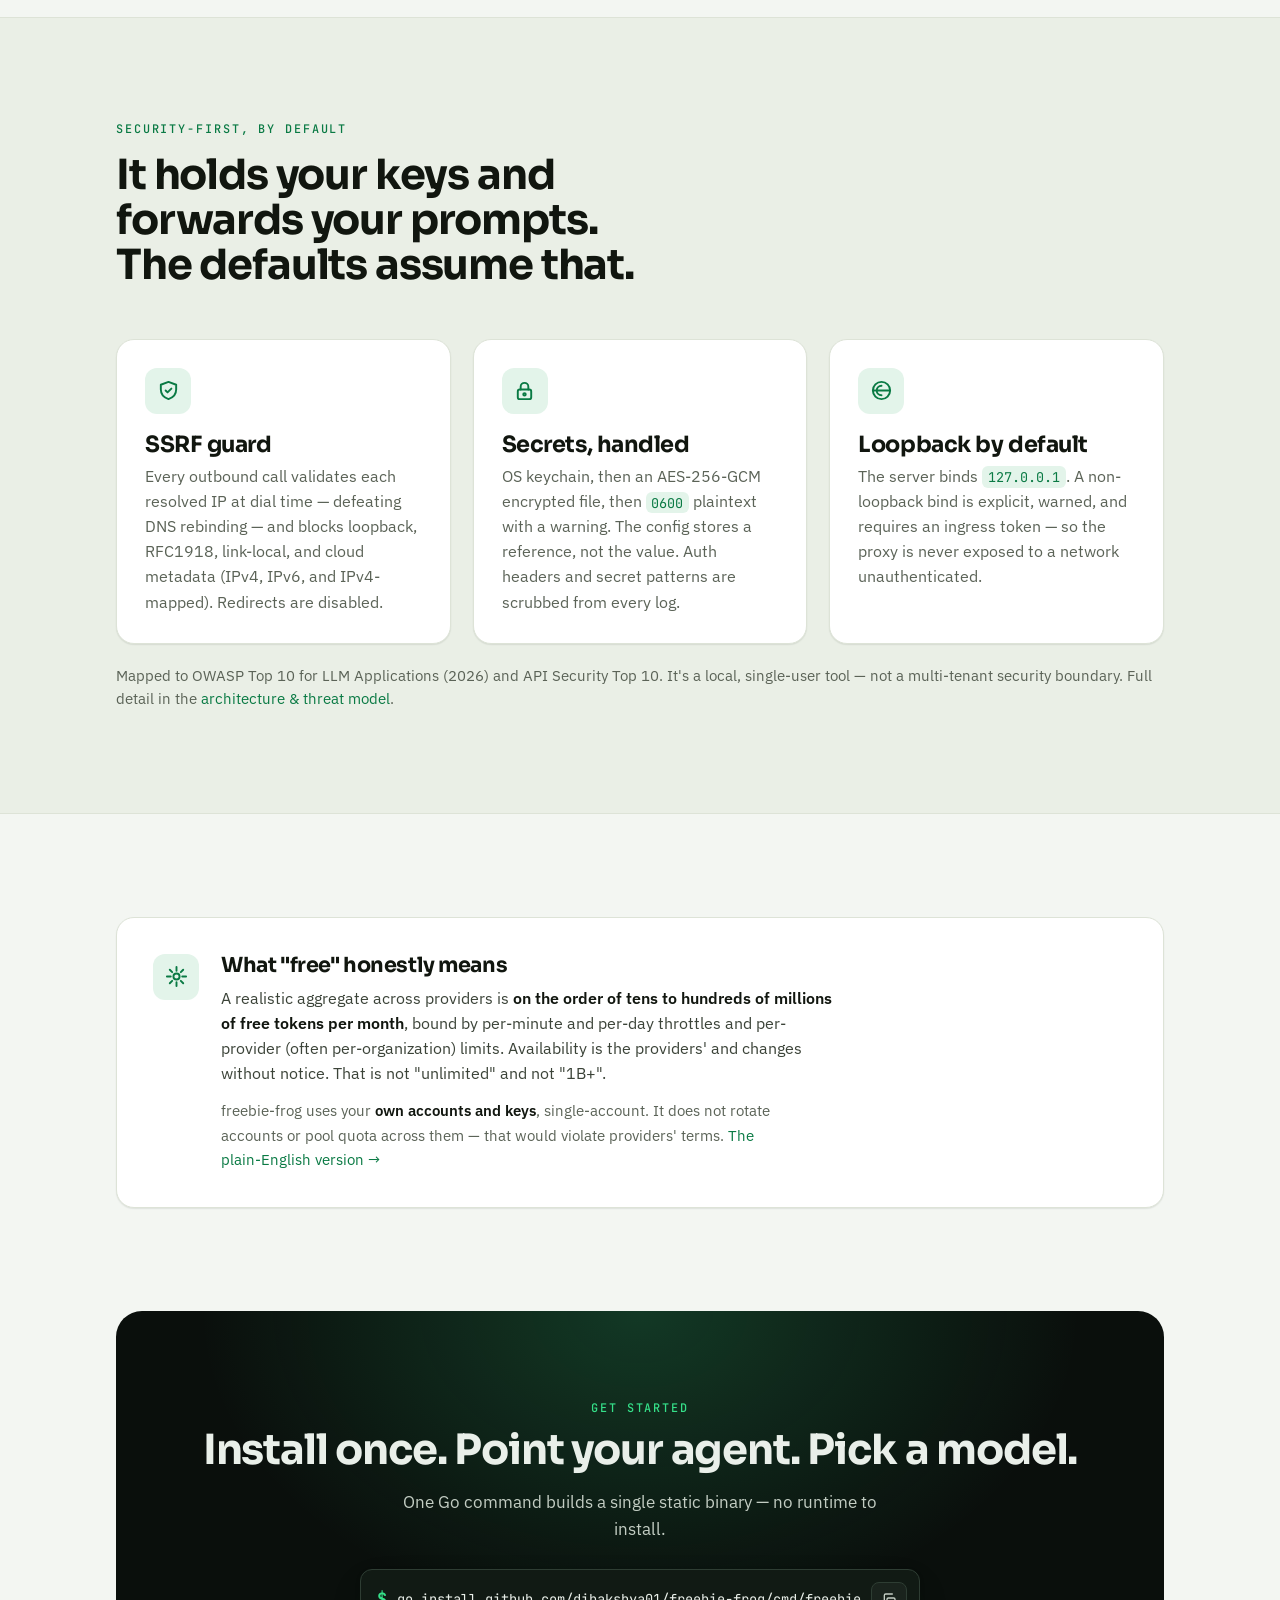
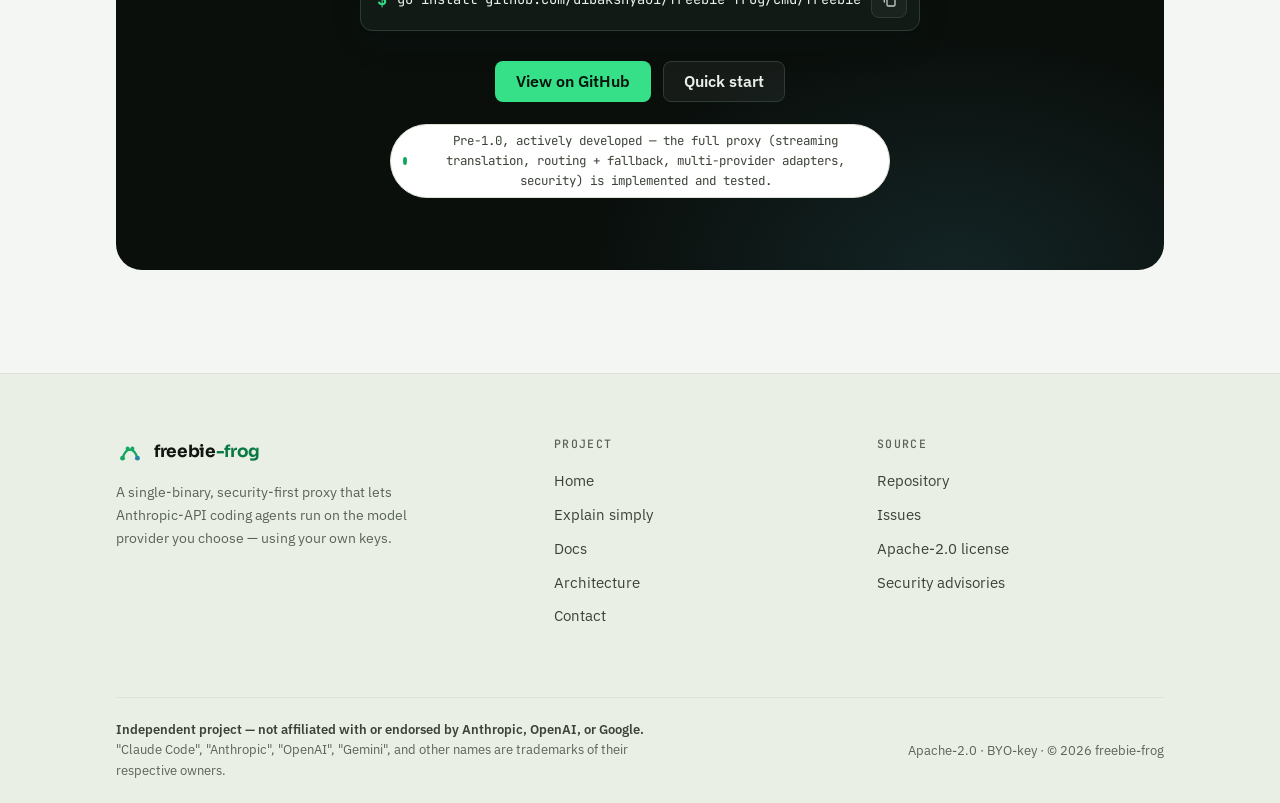
==== commit 2065e439: "Correct website status: full suite ships (not "scaffold/roadmap") The site copy was written when onl" ====
--- a/docs/index.html
+++ b/docs/index.html
@@ -62,7 +62,7 @@
   <div class="hero__grid" aria-hidden="true"></div>
   <div class="wrap hero__inner">
     <div>
-      <span class="hero__kicker"><span class="dot"></span>Independent open-source proxy · Apache-2.0</span>
+      <span class="hero__kicker"><span class="dot"></span>Open-source · Apache-2.0</span>
       <h1>Point your coding agent at <span class="hl">any model.</span></h1>
       <p class="hero__lede">freebie-frog is a single-binary, security-first proxy that speaks the Anthropic Messages API and routes it to free-tier, local, or paid providers — with correct streaming and automatic fallback, using your own keys.</p>
 
@@ -107,7 +107,7 @@
             <!-- boxes -->
             <g>
               <rect x="54" y="20" width="252" height="66" rx="14" class="d-box-ink"/>
-              <text x="180" y="48" text-anchor="middle" class="d-title" font-size="17" fill="#e9efe9">Coding agent</text>
+              <text x="180" y="48" text-anchor="middle" font-family="'Sora', sans-serif" font-weight="700" font-size="17" fill="#e9efe9">Coding agent</text>
               <text x="180" y="68" text-anchor="middle" font-size="11.5" fill="#94a19a" font-family="'JetBrains Mono', monospace">Claude Code · Codex · Aider</text>
             </g>
             <g>
@@ -115,12 +115,12 @@
               <circle cx="66" cy="192" r="15" fill="#11271b"/>
               <path d="M57 200 C 61 182, 71 182, 75 200" fill="none" stroke="#35e089" stroke-width="2.4" stroke-linecap="round"/>
               <circle cx="63" cy="185" r="2.1" fill="#35e089"/><circle cx="69" cy="185" r="2.1" fill="#35e089"/>
-              <text x="92" y="186" class="d-title" font-size="16" fill="#e9efe9">freebie-frog</text>
+              <text x="92" y="186" font-family="'Sora', sans-serif" font-weight="700" font-size="16" fill="#e9efe9">freebie-frog</text>
               <text x="92" y="206" font-size="11.5" fill="#c3cdc3" font-family="'JetBrains Mono', monospace">translate · route · fall back</text>
             </g>
             <g>
               <rect x="54" y="298" width="252" height="66" rx="14" fill="#10242c" stroke="#57bada" stroke-width="1.6"/>
-              <text x="180" y="326" text-anchor="middle" class="d-title" font-size="17" fill="#e9efe9">Provider</text>
+              <text x="180" y="326" text-anchor="middle" font-family="'Sora', sans-serif" font-weight="700" font-size="17" fill="#e9efe9">Provider</text>
               <text x="180" y="346" text-anchor="middle" font-size="11.5" fill="#82cfe8" font-family="'JetBrains Mono', monospace">free · local · paid</text>
             </g>
             <!-- travelling packets (transform-animated, gated) -->
@@ -299,7 +299,7 @@
         <a class="btn btn-ink" href="https://github.com/dibakshya01/freebie-frog" target="_blank" rel="noopener">View on GitHub</a>
         <a class="btn btn-ink-ghost" href="docs.html">Quick start</a>
       </div>
-      <p style="margin-top:22px"><span class="status"><span class="pulse"></span>Active development — the M0 scaffold ships; the translating core is in progress.</span></p>
+      <p style="margin-top:22px"><span class="status"><span class="pulse"></span>Pre-1.0, actively developed — the full proxy (streaming translation, routing + fallback, multi-provider adapters, security) is implemented and tested.</span></p>
     </div>
   </div>
 </section>
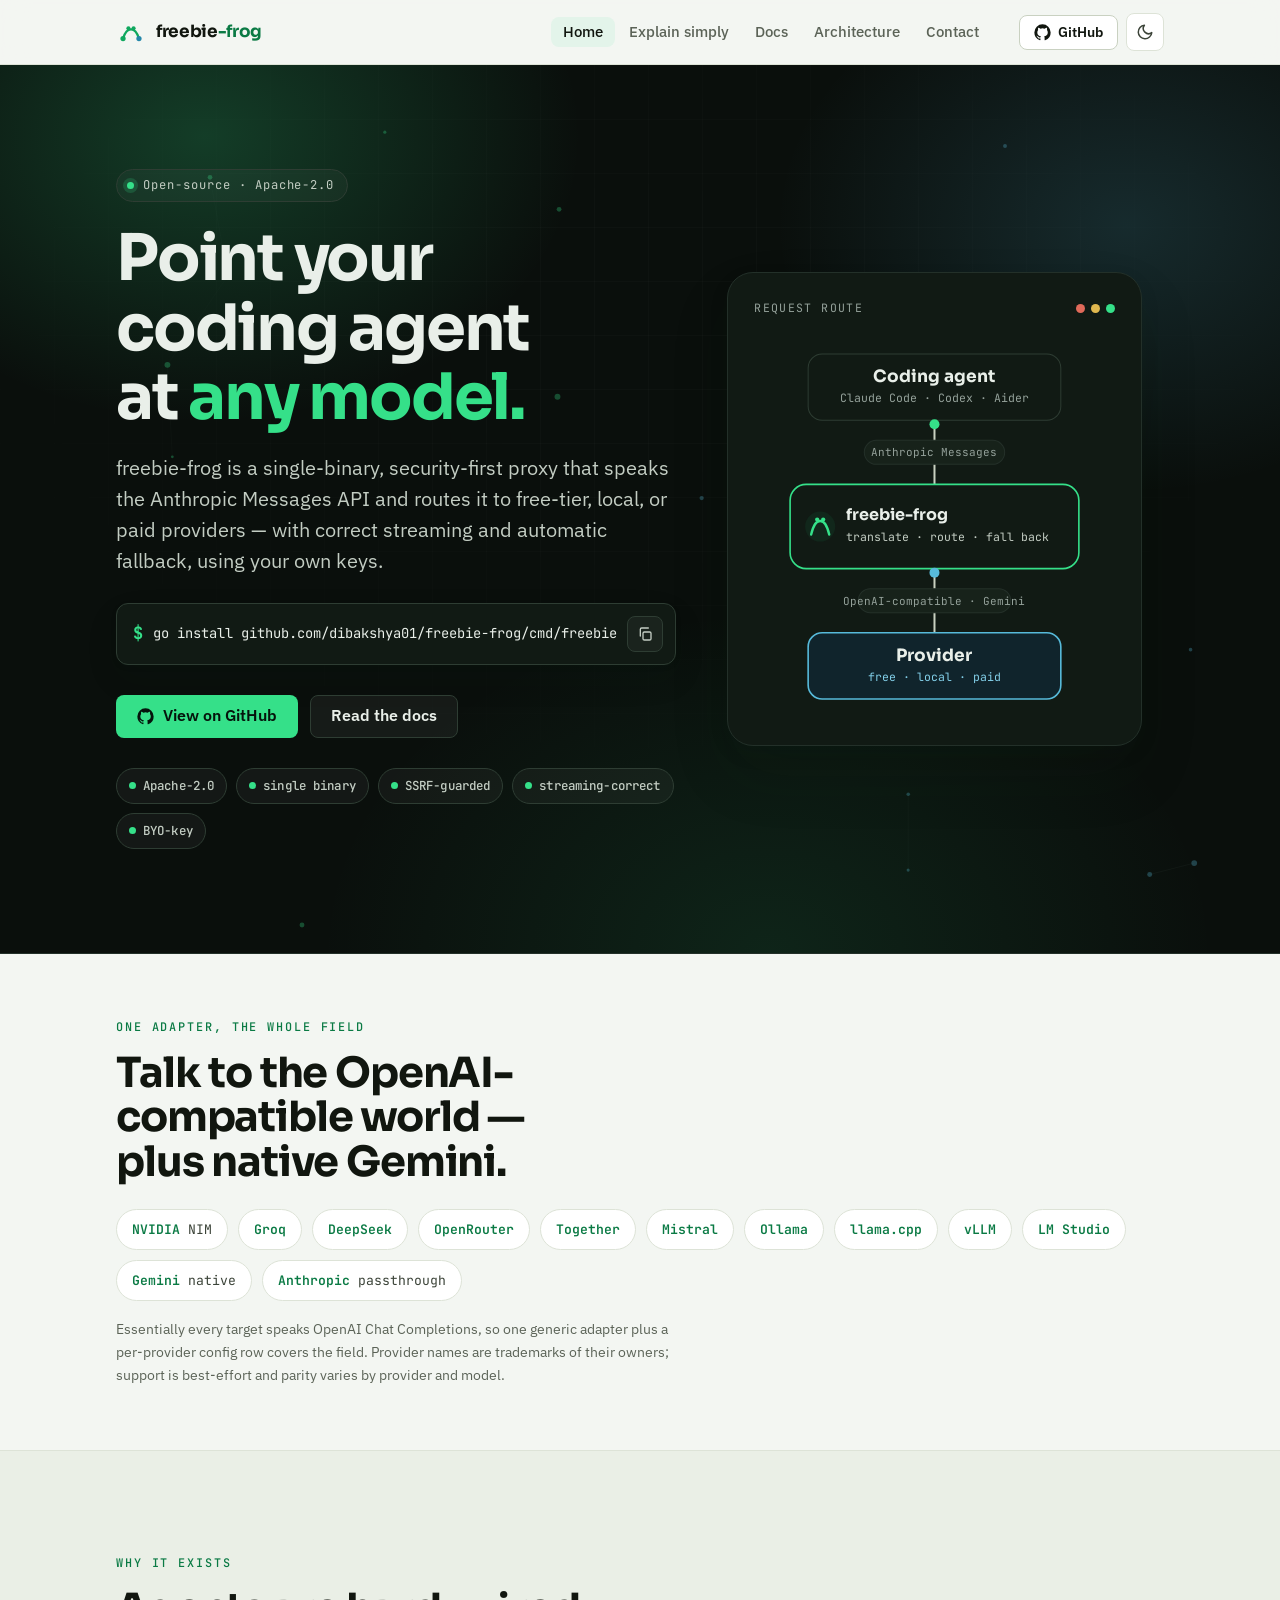
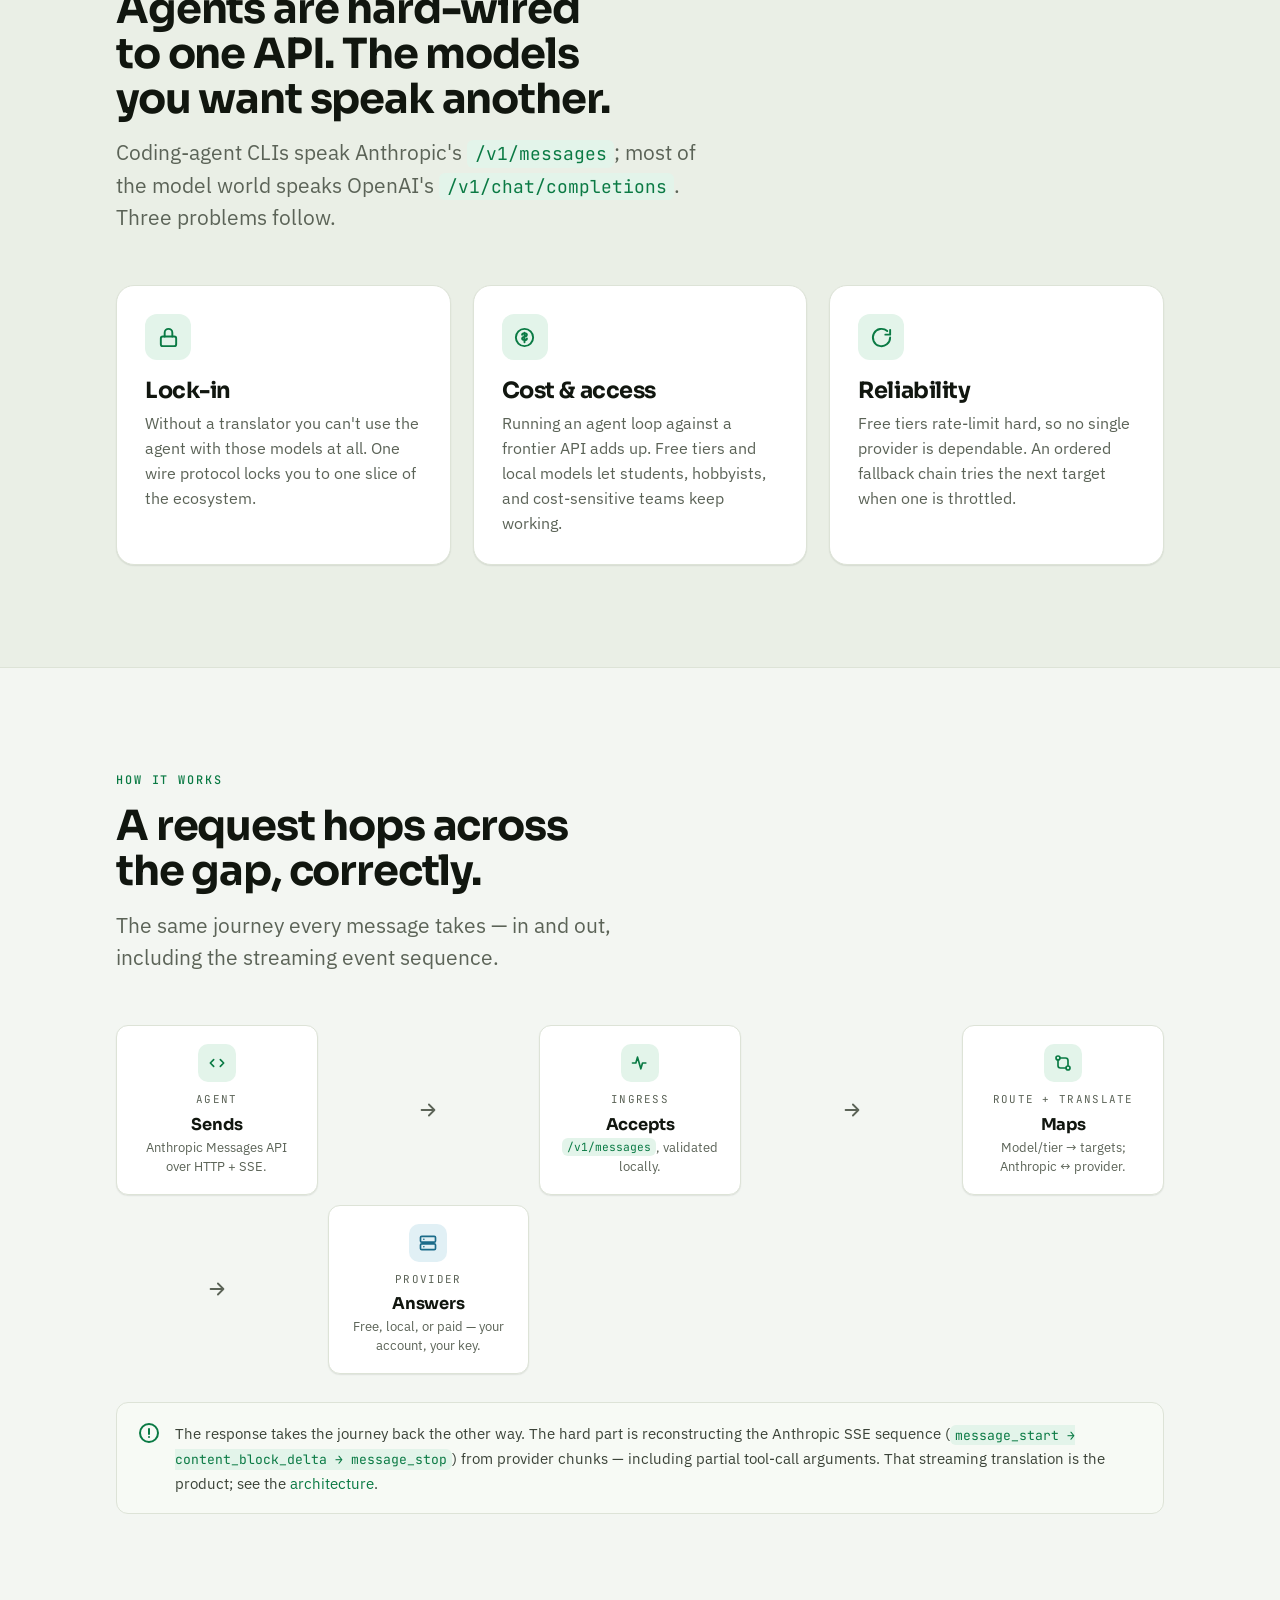
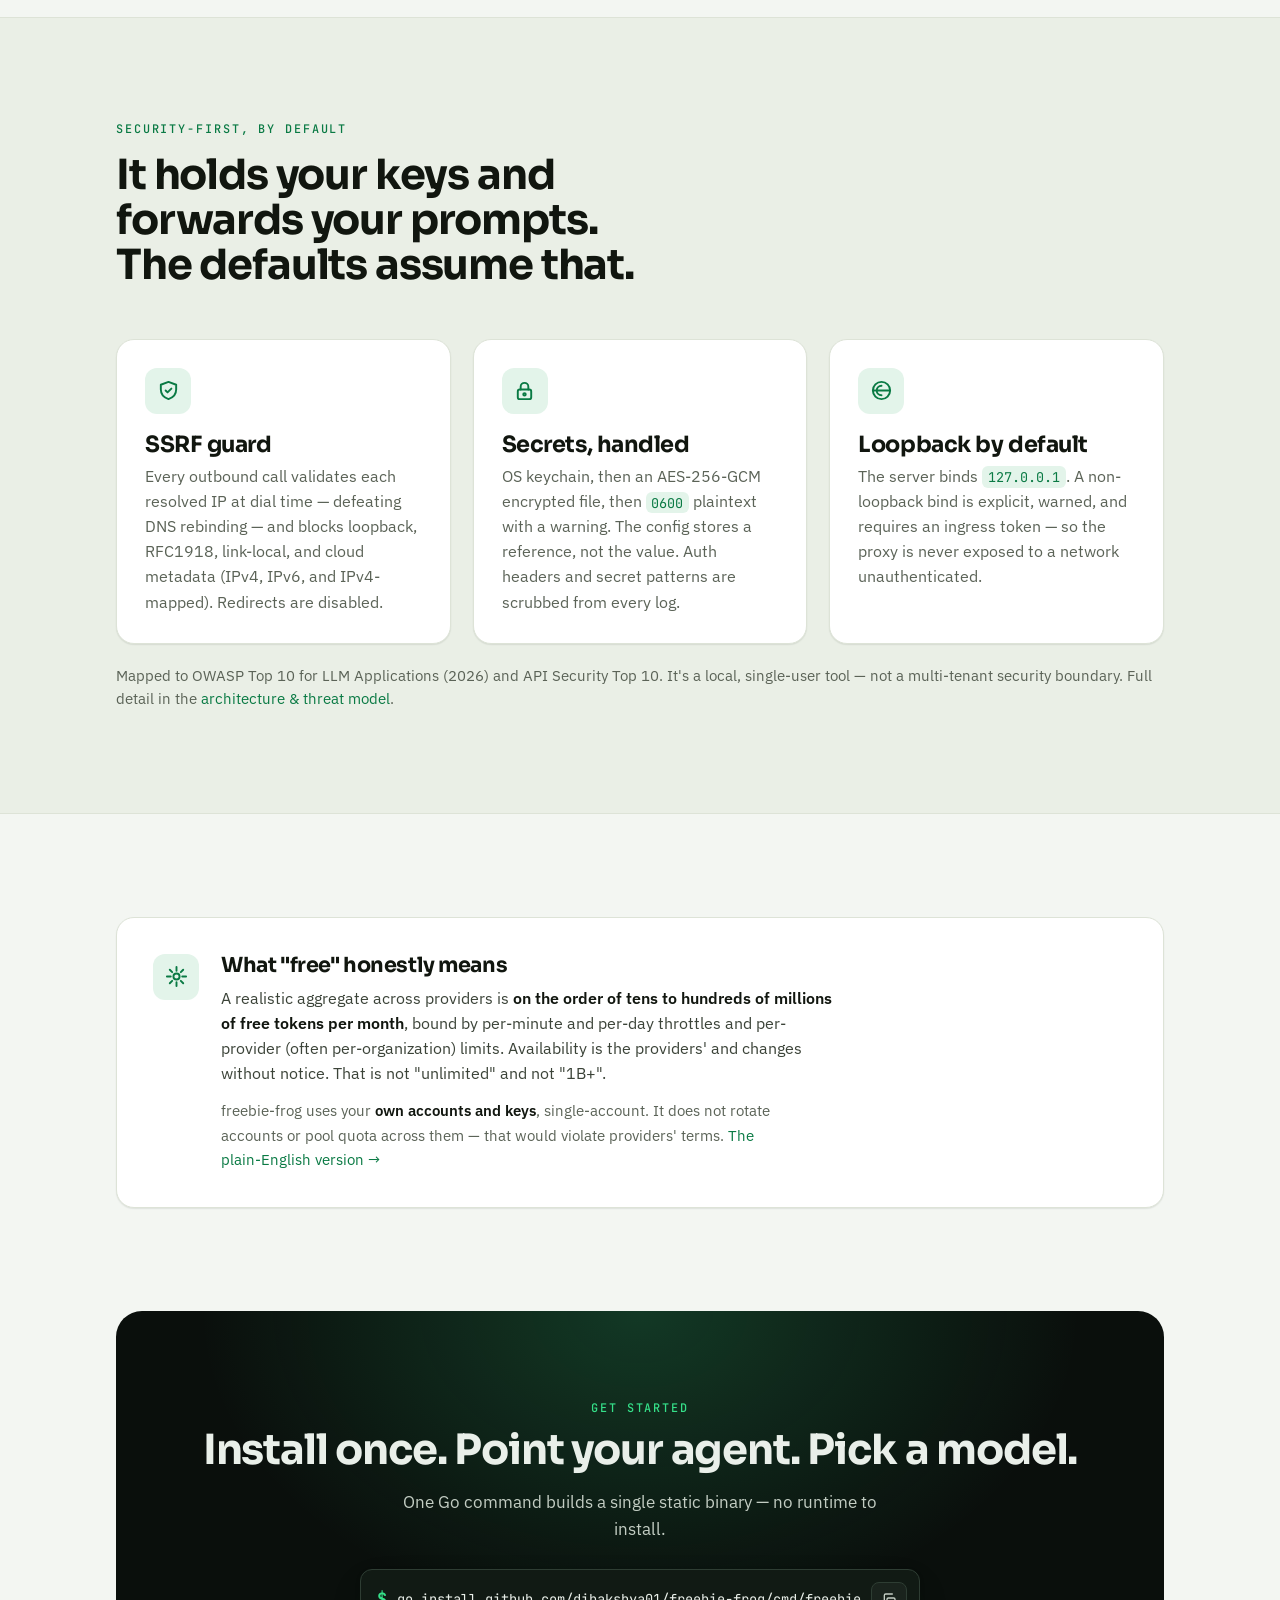
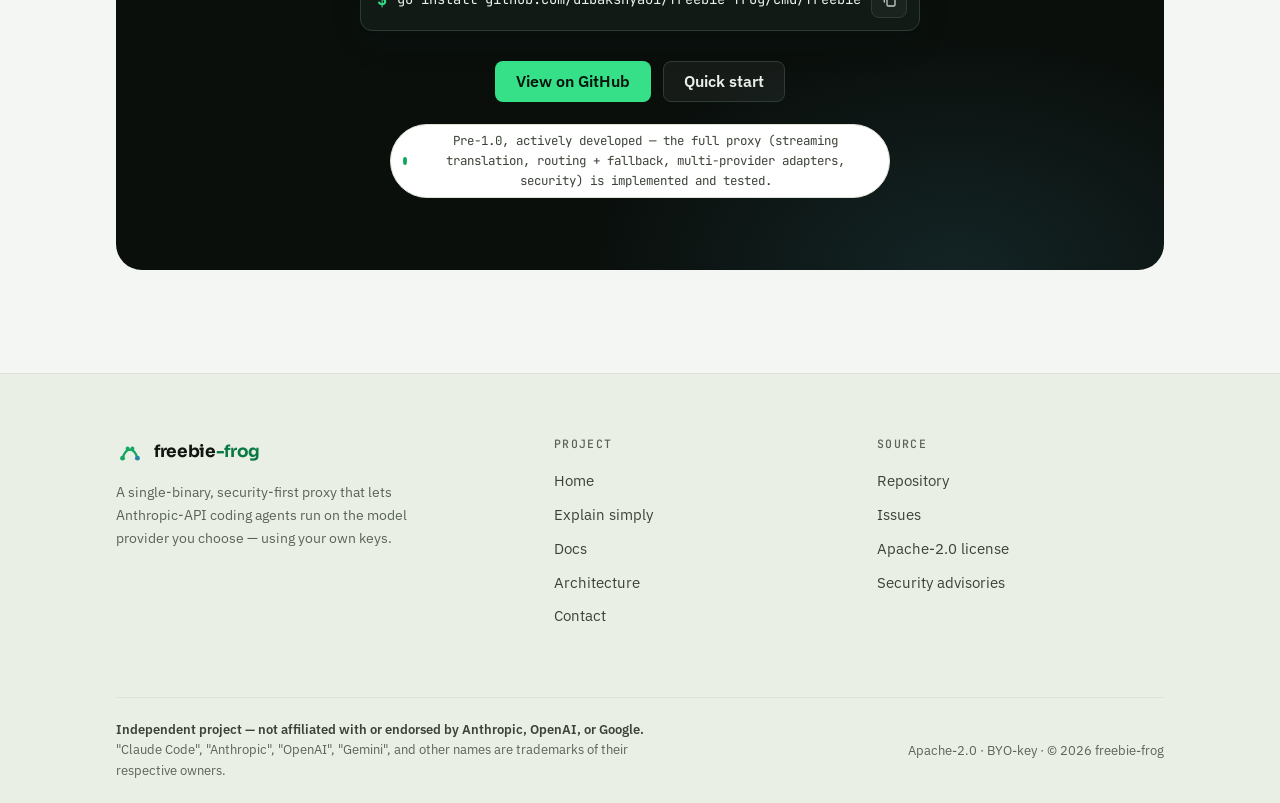
==== commit 00f1a2be: "Add animated hero + rich social/link previews to the site - Hero: an ambient "pond" network canvas b" ====
--- a/docs/index.html
+++ b/docs/index.html
@@ -10,7 +10,14 @@
 <meta property="og:title" content="freebie-frog — point your coding agent at any model">
 <meta property="og:description" content="A single-binary, security-first proxy that speaks the Anthropic Messages API and routes it to free-tier, local, or paid providers. BYO-key, correct streaming, automatic fallback.">
 <meta property="og:type" content="website">
-<meta name="twitter:card" content="summary">
+<meta name="twitter:card" content="summary_large_image">
+<meta name="twitter:image" content="https://dibakshya01.github.io/freebie-frog/assets/social-card.png">
+<meta property="og:site_name" content="freebie-frog">
+<meta property="og:url" content="https://dibakshya01.github.io/freebie-frog/">
+<meta property="og:image" content="https://dibakshya01.github.io/freebie-frog/assets/social-card.png">
+<meta property="og:image:width" content="2560">
+<meta property="og:image:height" content="1280">
+<link rel="canonical" href="https://dibakshya01.github.io/freebie-frog/">
 <link rel="preconnect" href="https://fonts.googleapis.com">
 <link rel="preconnect" href="https://fonts.gstatic.com" crossorigin>
 <link rel="stylesheet" href="https://fonts.googleapis.com/css2?family=IBM+Plex+Sans:ital,wght@0,400;0,500;0,600;1,400&family=JetBrains+Mono:wght@400;500;700&family=Sora:wght@600;700;800&display=swap">
@@ -58,6 +65,7 @@
 
 <!-- HERO -->
 <section class="hero">
+  <canvas id="pond" class="hero__pond" aria-hidden="true"></canvas>
   <div class="hero__glow" aria-hidden="true"></div>
   <div class="hero__grid" aria-hidden="true"></div>
   <div class="wrap hero__inner">
--- a/docs/assets/styles.css
+++ b/docs/assets/styles.css
@@ -366,6 +366,12 @@
   mask-image: radial-gradient(70% 70% at 50% 30%, #000 20%, transparent 85%);
   -webkit-mask-image: radial-gradient(70% 70% at 50% 30%, #000 20%, transparent 85%);
 }
+/* Ambient "pond" network — drawn by JS only when motion is allowed; stays an
+   empty, transparent layer otherwise (reduced-motion, no-JS, thumbnails). */
+.hero__pond {
+  position: absolute; inset: 0; z-index: -2; width: 100%; height: 100%;
+  pointer-events: none; opacity: .6;
+}
 .hero__inner {
   display: grid; grid-template-columns: 1.05fr 0.95fr; gap: clamp(28px, 4vw, 56px);
   align-items: center; padding-block: clamp(56px, 9vw, 104px);
@@ -377,6 +383,7 @@
   font-family: var(--font-mono); font-size: 0.76rem; letter-spacing: 0.08em;
   color: var(--ink-text-2); padding: 6px 13px 6px 10px; border-radius: var(--r-full);
   border: 1px solid var(--ink-border-2); background: rgb(255 255 255 / .03);
+  max-width: 100%;
 }
 .hero__kicker .dot { width: 7px; height: 7px; border-radius: 50%; background: var(--ink-accent); box-shadow: 0 0 0 4px rgb(53 224 137 / .18); }
 .hero h1 { margin-top: 22px; color: var(--ink-text); }
